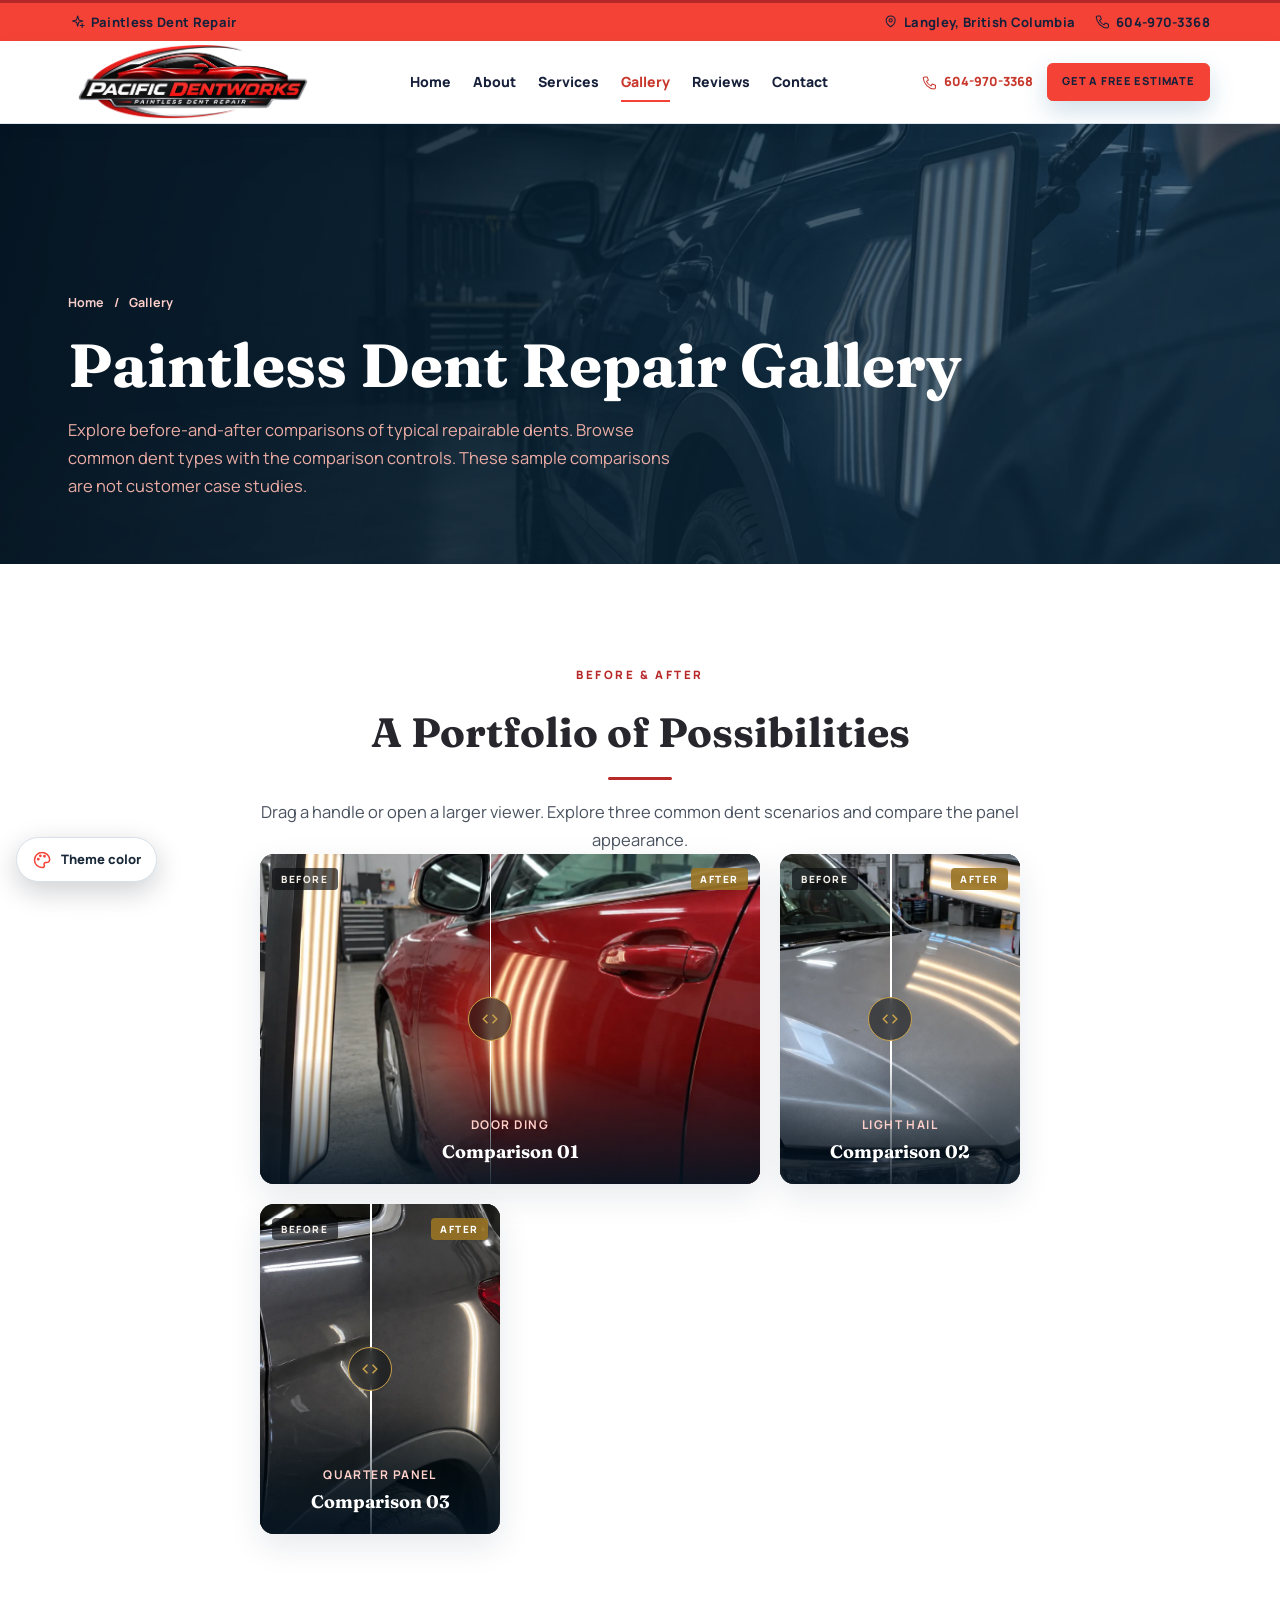
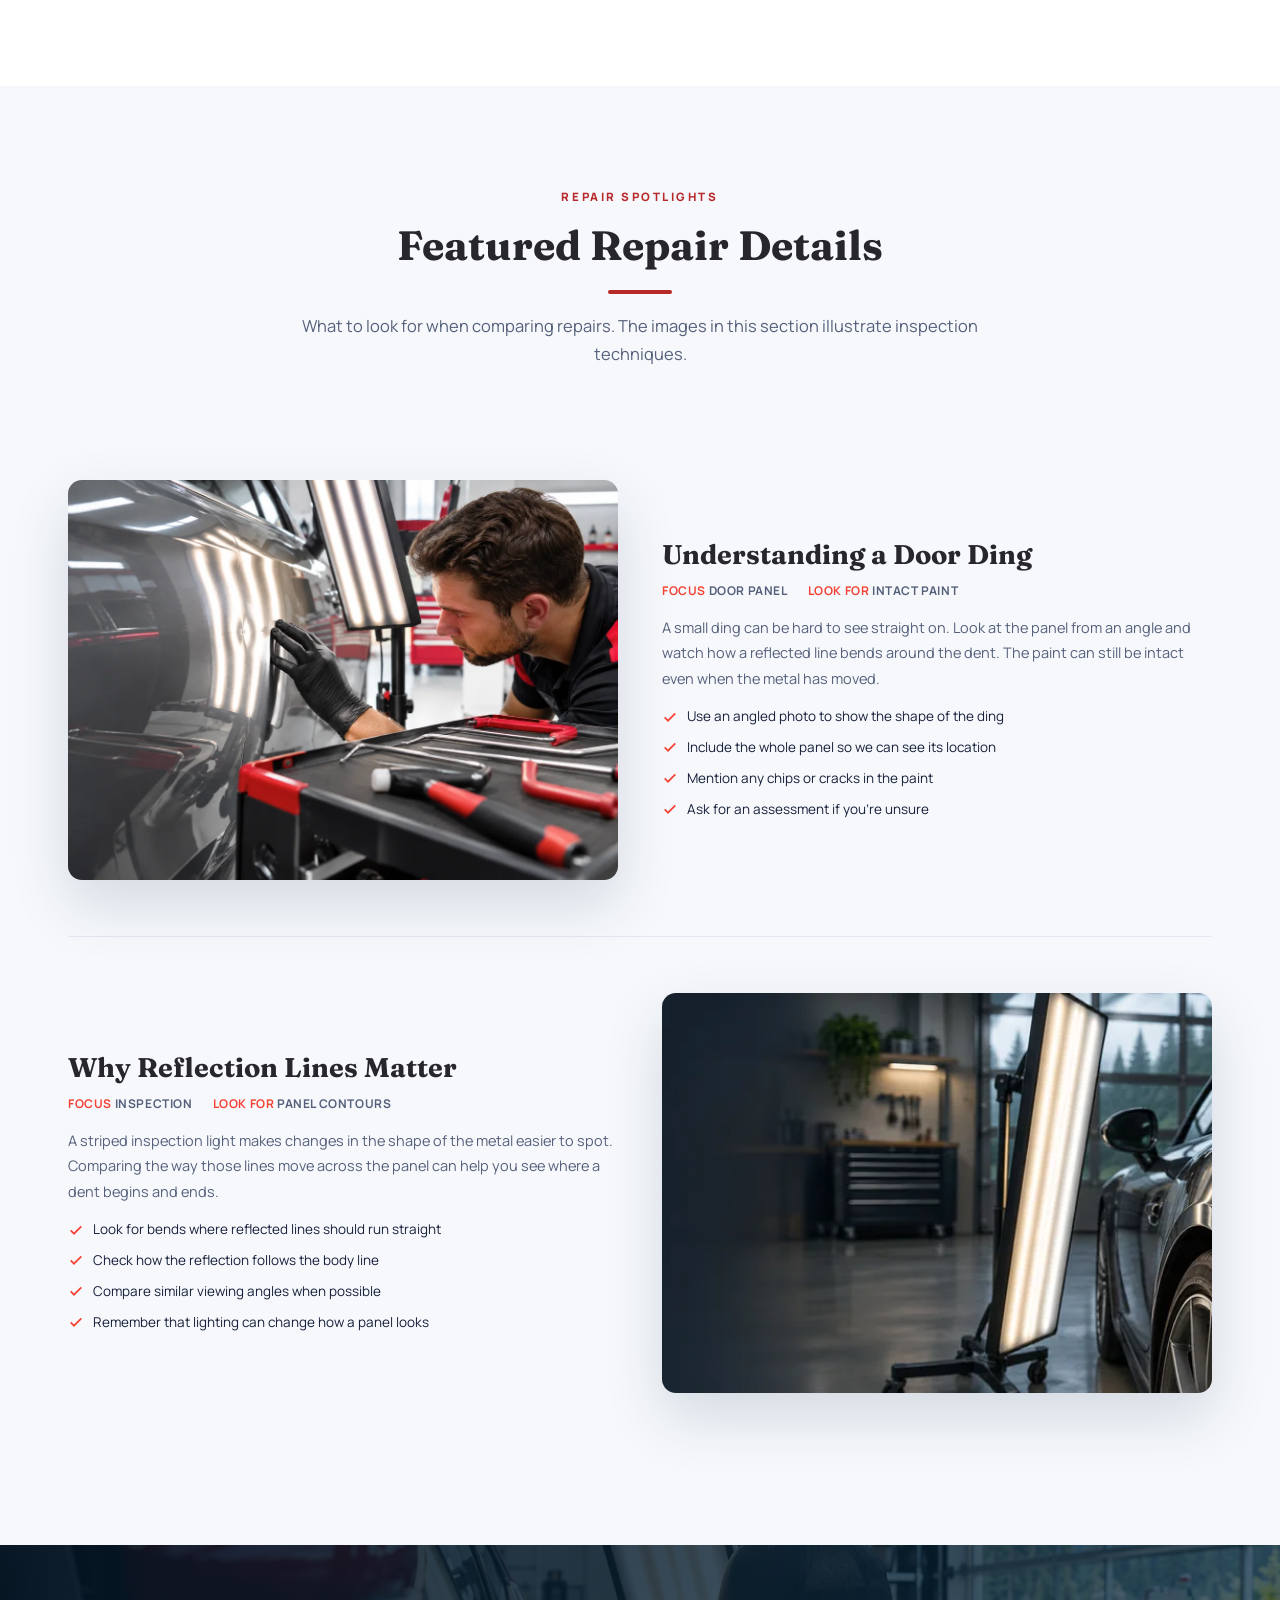
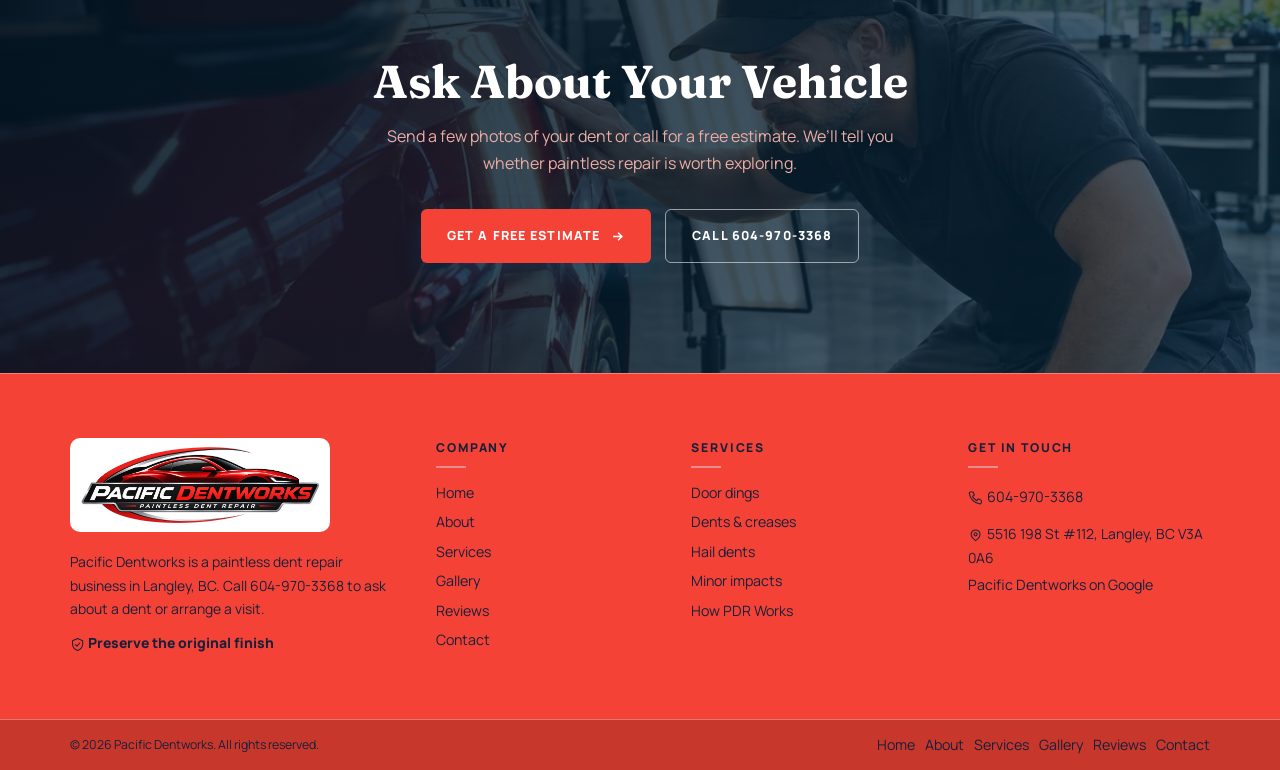
==== gallery.html @ 0500c335 "Pacific Dentworks publish" ====
<!doctype html>
<!DOCTYPE html>

<!DOCTYPE html>

<html lang="en"><head><meta charset="utf-8"/><meta content="width=device-width,initial-scale=1" name="viewport"/>
<meta content="#f44336" name="theme-color"/><title>PDR Example Gallery | Pacific Dentworks Langley, BC</title><meta content="See PDR before-and-after comparisons at Pacific Dentworks. Repair examples are not actual customer repairs." name="description"/>
<meta content="website" property="og:type"/><meta content="Before &amp; After Repair Gallery | Pacific Dentworks Langley" property="og:title"/><meta content="Compare eleven actual paintless dent repairs from Pacific Dentworks in Langley, BC. Drag the before-and-after sliders or open a larger comparison." property="og:description"/>
<style>
/* Showtime PDR | reference-inspired visual system, written for this project. */
@font-face{font-family:Fraunces;src:url('[data-uri]') format('woff2');font-weight:600 700;font-display:swap}
@font-face{font-family:Fraunces;src:url('[data-uri]') format('woff2');font-weight:600 700;font-style:italic;font-display:swap}
@font-face{font-family:Manrope;src:url('[data-uri]') format('woff2');font-weight:400 800;font-display:swap}
:root{--navy:var(--theme-navy,#19252d);--navy-light:var(--theme-navy-light,#49373a);--blue:var(--theme-primary,#f44336);--blue-hover:var(--theme-hover,#d83226);--red:#a9252a;--brand-red:#b42829;--sky:var(--theme-sky,#ffb9b1);--pale:var(--theme-pale,#fff4f1);--paper:#f5f7fb;--line:#e0e6ed;--line-strong:#acbbca;--ink:#17203a;--copy:#4d596d;--white:#fff;--shell:1140px;--gutter:clamp(1.25rem,4.7vw,3rem);--section:clamp(3.75rem,7.1vw,6.8rem);--display:Fraunces,Georgia,serif;--text:Manrope,system-ui,sans-serif;--shadow:0 17px 44px #0b365619;--shadow-deep:0 23px 61px #0b365628;--nav-height:4.52rem;--radius:.77rem;color-scheme:light;accent-color:var(--blue)}
*,*::before,*::after{box-sizing:border-box}
html{scroll-behavior:smooth}
body{margin:0;background:var(--white);color:var(--ink);font:400 1rem/1.7 var(--text);-webkit-font-smoothing:antialiased}
body:has(dialog[open]){overflow:hidden}
[hidden]{display:none!important}
h1,h2,h3,p,figure,ul{margin:0}
h1,h2,h3{font-family:var(--display);line-height:1.16;font-weight:700;color:var(--navy)}
h2{font-size:clamp(2rem,3.65vw,2.95rem);letter-spacing:-.026em}
h3{font-size:clamp(1.2rem,2vw,1.55rem);letter-spacing:-.012em}
p{color:var(--copy)}
img{display:block;max-width:100%;height:auto}
a{color:inherit}
button,input,textarea,select{font:inherit}
button{cursor:pointer}
button:disabled{cursor:default}
[id]{scroll-margin-top:calc(var(--nav-height) + 1.25rem)}
:focus-visible{outline:3px solid var(--blue);outline-offset:4px}
:is(.hero,.mast,.topbar,.footer,.review-cta) :focus-visible{outline-color:var(--sky)}
.sr,.skip:not(:focus){position:absolute!important;clip-path:inset(50%);width:1px;height:1px;overflow:hidden;white-space:nowrap}
.skip{position:fixed;z-index:70;top:.5rem;left:.5rem;background:var(--white);padding:.55rem .8rem}
.shell{width:min(calc(100% - 2 * var(--gutter)),var(--shell));margin-inline:auto}
.section{padding-block:var(--section)}
.soft,.dotted,.begin{background-color:var(--paper)}
.dotted,.begin{background-image:radial-gradient(#18517a14 1px,transparent 1px);background-size:26px 26px}
.meet{background-image:linear-gradient(90deg,#e7eef461 1px,transparent 1px),linear-gradient(#e7eef461 1px,transparent 1px);background-size:56px 56px}
.icon{width:1.22rem;height:1.22rem;flex:none;vertical-align:middle}
.label{font:800 .73rem/1.45 var(--text);letter-spacing:.18em;text-transform:uppercase;color:var(--red)}
.section-head{margin-bottom:clamp(1.75rem,4vw,3rem)}
.section-head--center{text-align:center}
.section-head h2{margin-top:.64rem}
.section-head>i{display:block;width:3.8rem;height:3px;margin:.92rem 0 .8rem;border-radius:2rem;background:var(--red)}
.section-head--center>i{margin-inline:auto}
.section-head p:not(.label){max-width:66ch}
.section-head--center p:not(.label){margin-inline:auto}
.section-action,.actions{display:flex;align-items:center;flex-wrap:wrap;gap:.8rem}
.section-action{justify-content:center;margin-top:2.55rem}
.button{display:inline-flex;align-items:center;justify-content:center;gap:.55rem;min-height:3.25rem;padding:.67rem 1.47rem;border:1px solid transparent;border-radius:.36rem;text-align:center;line-height:1.35;text-decoration:none;font-size:.77rem;font-weight:800;letter-spacing:.075em;text-transform:uppercase;transition:color .22s,background-color .22s,border-color .22s,box-shadow .22s,translate .22s}
.button .icon{width:.98rem;height:.98rem}
.button--primary{background:var(--blue);color:var(--white);border-color:var(--blue);box-shadow:0 10px 25px #17659635}
.button--outline{background:transparent;color:var(--blue-hover);border-color:var(--blue)}
.button--ghost{background:#0e344737;color:var(--white);border-color:#ffffffa1}
.button--white{background:var(--white);color:var(--blue-hover);border-color:var(--white)}
.learn{display:inline-flex;align-items:center;gap:.35rem;color:var(--red);font-size:.75rem;font-weight:800;text-decoration:none;letter-spacing:.085em;text-transform:uppercase}
.learn .icon{width:.84rem;height:.84rem}
.control{width:2.9rem;height:2.9rem;display:inline-grid;place-content:center;flex:none;background:var(--white);color:var(--blue-hover);border:1px solid #5a93b9;border-radius:50%;transition:background .2s,color .2s,border-color .2s}
.control .icon{width:1.15rem;height:1.15rem}
.round-icon{display:inline-grid;place-items:center;background:var(--blue);color:var(--white);border-radius:50%;width:2.75rem;height:2.75rem;flex:none;box-shadow:0 8px 23px #1a6aa04d}
.round-icon .icon{width:1.13rem;height:1.13rem}
@media (min-width:876px){
 .button:hover{translate:0 -2px}
 .button--primary:hover{background:var(--blue-hover);border-color:var(--blue-hover)}
 .button--outline:hover,.control:hover{background:var(--blue-hover);color:var(--white);border-color:var(--blue-hover)}
 .button--ghost:hover{background:#ffffff25;color:var(--white);border-color:var(--white)}
 .button--white:hover{background:var(--pale);border-color:var(--pale)}
 .learn:hover{text-decoration:underline;text-underline-offset:.27em}
}
.topbar{background:var(--blue);color:var(--white);border-top:3px solid var(--brand-red);font-size:.8125rem;font-weight:750;letter-spacing:.025em}
.topbar-inner,.topbar-inner div{display:flex;align-items:center;justify-content:space-between;gap:1.25rem}
.topbar-inner{min-height:2.37rem}
.topbar-inner :is(span,a){display:inline-flex;align-items:center;gap:.34rem;text-decoration:none}
.topbar .icon,.header-phone .icon{width:.96rem;height:.96rem}
.header{position:sticky;top:0;z-index:20;background:var(--white);border-bottom:1px solid var(--line);box-shadow:0 3px 17px #0b36560a}
.header-inner{min-height:var(--nav-height);display:flex;align-items:center;justify-content:space-between;gap:1rem}
.brand{display:inline-flex;align-items:center;gap:.57rem;text-decoration:none;line-height:1.08;flex:none;color:var(--navy)}
.brand svg{width:2.66rem;height:2.5rem;flex:none;color:var(--blue)}
.brand strong{display:block;font:700 1.36rem/1.06 var(--display)}
.brand small{display:block;margin-top:.22rem;font-size:.55rem;letter-spacing:.18em;text-transform:uppercase;font-weight:800}
.desktop-nav{display:flex;align-items:center;gap:clamp(.6rem,1.72vw,1.45rem)}
.desktop-nav a{font-size:.875rem;font-weight:800;text-decoration:none;padding:.37rem 0;white-space:nowrap}
.desktop-nav a[aria-current=page]{color:var(--blue-hover);box-shadow:0 2px 0 var(--blue)}
.header-actions{display:flex;align-items:center;gap:.87rem}
.header-actions .button{min-height:2.38rem;padding:.52rem .88rem;font-size:.69rem;white-space:nowrap}
.header-phone{font-size:.79rem;color:var(--blue-hover);font-weight:800;text-decoration:none;white-space:nowrap}
.header-phone .icon{margin-right:.22rem}
.menu-trigger{display:none;border-radius:.4rem}
.menu-trigger>span{height:1.5px;width:1.15rem;background:currentColor;margin-block:2.8px}
.menu{max-width:100%;max-height:none;width:min(440px,100%);height:100%;margin:0 0 0 auto;background:var(--white);border:0;padding:1.15rem var(--gutter);color:var(--navy)}
.menu::backdrop,.lightbox::backdrop{background:#09283ab3}
.menu-head{display:flex;justify-content:space-between;align-items:center;border-bottom:1px solid var(--line);padding-bottom:.75rem;gap:.6rem}
.menu nav{display:grid;margin:.7rem 0 1.2rem}
.menu nav a{font:700 1.3rem/1.4 var(--display);padding:.6rem .15rem;text-decoration:none;border-bottom:1px solid var(--line)}
.menu nav a[aria-current=page]{color:var(--blue)}
.hero{position:relative;isolation:isolate;overflow:hidden;background:var(--theme-950,#18232a);color:var(--white);min-height:clamp(600px,75svh,740px);display:grid;align-items:center;padding-block:3.2rem 6.2rem}
.hero-visuals,.hero-photo,.hero-photo img{position:absolute;inset:0;width:100%;height:100%;pointer-events:none}
.hero-visuals{z-index:-2}
.hero-photo{opacity:0;transition:opacity .6s ease}
.hero-photo.current{opacity:1}
.hero-photo img{object-fit:cover;object-position:59% 54%}
.hero-photo:nth-child(2) img{object-position:58% 52%}
.hero-photo:nth-child(3) img{object-position:54% 58%}
.hero::before{content:"";position:absolute;inset:0;z-index:-1;background:linear-gradient(90deg,#082235f2 0%,#0a293fd6 27%,#0b2c445e 69%,#0a253619 100%),linear-gradient(0deg,#0825388f 0%,transparent 56%)}
.hero-inner{position:relative;display:grid;align-items:center;min-height:300px}
.hero-copy{max-width:min(690px,70vw)}
.hero-copy .label{display:flex;align-items:center;gap:.72rem;color:var(--sky);font-size:.8rem}
.hero-copy .label::before{content:"";width:2.35rem;height:2px;background:#d04c52;flex:none}
.hero h1{margin:.98rem 0 1.35rem;color:var(--white);font-size:clamp(3.3rem,4.72vw,4.55rem);line-height:1.13;letter-spacing:-.027em}
.hero h1 em{color:var(--sky);font-weight:650}
.tag-line{display:flex;flex-wrap:wrap;gap:.2rem .79rem;align-items:center;list-style:none;padding:0;color:var(--navy);font-size:.95rem;font-weight:800}
.tag-line li{display:inline-flex;align-items:center;gap:.72rem}
.tag-line li+li::before{content:"";width:6px;height:6px;display:block;background:var(--brand-red);transform:rotate(45deg);flex:none}
.hero .tag-line{color:#f3f8fc}
.hero .actions{margin-top:1.98rem}
.hero-arrow{position:absolute;top:50%;z-index:2;transform:translateY(-50%);background:#082a424d;border-color:#e9f7ff76;color:var(--white)}
.hero-prev{left:clamp(.55rem,1.65vw,1.6rem)}
.hero-next{right:clamp(.55rem,1.65vw,1.6rem)}
.hero-badge{display:flex;align-items:center;gap:.57rem;position:absolute;right:0;bottom:-.55rem;padding:.73rem .92rem;border:1px solid #d1e0e26e;border-radius:.83rem;background:#092b41a8;color:var(--white);backdrop-filter:blur(8px);font-size:.82rem;line-height:1.45}
.hero-badge .icon{color:var(--sky)}
.hero-badge span span,.hero-badge small,.hero-badge strong{display:block}
.hero-badge small{color:var(--theme-100,#e1edf5);font-size:.73rem;margin-top:.12rem}
.hero-controls{position:absolute;display:flex;align-items:center;gap:.65rem;right:var(--gutter);bottom:4.5rem;z-index:4}
.hero-controls [role=group]{display:flex;gap:.1rem}
.hero-dot{padding:0;border:0;background:transparent;width:1.35rem;height:2.75rem;display:grid;place-items:center}
.hero-dot::after{content:"";display:block;width:.5rem;height:.5rem;border:1px solid var(--white);border-radius:50%;background:transparent}
.hero-dot[aria-pressed=true]::after{background:var(--white)}
.slide-count{color:var(--white);font-size:.74rem;font-weight:800;white-space:nowrap;text-shadow:0 2px 5px #000}
.hero-toggle{width:2.75rem;height:2.75rem;background:#082a426b;color:var(--white);border-color:#e9f7ff76}
.hero-toggle .icon{width:.9rem;height:.9rem}
.proof-wrap{position:relative;z-index:5;margin-top:-5.02rem}
.proof-card{display:grid;grid-template-columns:repeat(4,minmax(0,1fr));align-items:center;min-height:7.65rem;border:1px solid var(--line);border-radius:.86rem;background:var(--white);box-shadow:var(--shadow-deep);padding:1.14rem .23rem}
.proof-card>div{text-align:center;padding:.35rem .44rem}
.proof-card>div+div{border-left:1px solid var(--line)}
.proof-card strong,.proof-card span{display:block}
.proof-card strong{font:700 clamp(1.45rem,2.55vw,2.14rem)/1.13 var(--display);color:var(--navy-light);letter-spacing:-.025em}
.proof-card sup{vertical-align:super;color:var(--red);font-size:.42em}
.proof-card span{margin-top:.47rem;font-size:.68rem;font-weight:800;letter-spacing:.12em;text-transform:uppercase;color:var(--copy)}
.intro{padding-top:clamp(3.2rem,6.6vw,5.9rem)}
.intro-grid,.meet-grid,.contact-grid,.service-detail,.method-grid{display:grid;grid-template-columns:minmax(0,1.04fr) minmax(0,.96fr);align-items:center;gap:clamp(1.65rem,5vw,4.35rem)}
.intro-copy h2,.meet h2,.contact-copy h2{margin:.62rem 0 .93rem}
.intro-copy p:not(.label),.meet p:not(.label){margin-top:.75rem;font-size:1.04rem}
.intro-copy .tag-line{margin-top:1.1rem}
.intro-copy .actions{margin-top:1.4rem}
.why-panel{position:relative;overflow:hidden;border:1px solid #dce4ec;border-radius:.9rem;padding:clamp(1.16rem,3vw,2.4rem);background:linear-gradient(125deg,#eaf2fc,#eff2f9);box-shadow:var(--shadow)}
.why-panel::before,.review-card::before{content:"";position:absolute;inset:0 0 auto;height:4px;background:linear-gradient(90deg,var(--blue),var(--brand-red))}
.why-panel h3{font-size:clamp(1.22rem,2.04vw,1.61rem);margin-bottom:.97rem}
.why-panel ul{list-style:none;padding:0}
.why-panel li{display:flex;align-items:flex-start;gap:.8rem;padding:.72rem 0}
.why-panel li+li{border-top:1px dashed #c8d3e0}
.why-panel strong{font-weight:800}
.why-panel li p{font-size:.93rem;margin-top:.15rem;line-height:1.55}
.service-grid{display:grid;grid-template-columns:repeat(4,minmax(0,1fr));gap:clamp(.8rem,2vw,1.5rem)}
.service-card,.review-card,.process-card,.gallery-card,.form-card{background:var(--white);border:1px solid var(--line);border-radius:var(--radius);box-shadow:var(--shadow)}
.service-card{display:flex;flex-direction:column;overflow:hidden}
.service-media{aspect-ratio:1.52;background:var(--pale);overflow:hidden}
.service-media img,.detail-image img{width:100%;height:100%;object-fit:cover;transition:scale .26s}
.hail-visual,.hail-visual svg{position:relative;width:100%;height:100%}
.hail-visual svg{display:block;object-fit:cover}
.hail-visual span{position:absolute;right:.55rem;bottom:.52rem;background:#fffffff0;padding:.25rem .39rem;border-radius:.22rem;color:var(--navy);font-size:.65rem;font-weight:800}
.service-body{flex:1;display:flex;flex-direction:column;align-items:center;text-align:center;padding:0 .95rem 1.43rem}
.service-body .round-icon{margin-top:-1.52rem;position:relative;width:3rem;height:3rem;border:3px solid var(--white);box-shadow:0 7px 16px #1a6aa04d}
.service-body h3{margin:.6rem 0 .52rem}
.service-body p{font-size:.9rem;line-height:1.62;margin-bottom:1.07rem}
.service-body .learn{margin-top:auto}
.review-grid,.process-grid{display:grid;grid-template-columns:repeat(3,minmax(0,1fr));gap:clamp(.92rem,2.1vw,1.6rem)}
.review-card,.process-card{position:relative;overflow:hidden;display:flex;flex-direction:column;align-items:flex-start;min-width:0;padding:clamp(1.12rem,2.5vw,1.85rem)}
.review-card h3,.process-card h3{margin:.85rem 0 .58rem}
.review-card p,.process-card p{font-size:.95rem;margin-bottom:1rem}
.review-card .learn{margin-top:auto}
.meet-grid{grid-template-columns:minmax(0,.88fr) minmax(0,1.12fr)}
.meet-media{position:relative}
.meet-media::after{content:"";position:absolute;z-index:-1;inset:1rem -1rem -1rem 1rem;border:2px solid var(--blue);border-radius:.85rem}
.meet-media img{width:100%;aspect-ratio:1.14;object-fit:cover;border-radius:.85rem;box-shadow:var(--shadow-deep)}
.meet-media figcaption{position:absolute;left:1rem;bottom:1rem;background:var(--blue);color:var(--white);border:1px solid #ffffffe0;padding:.58rem .8rem;border-radius:.43rem;box-shadow:var(--shadow)}
.meet-media figcaption strong,.meet-media figcaption small{display:block}
.meet-media figcaption strong{font:700 1.2rem/1.12 var(--display)}
.meet-media figcaption small{font-weight:750;font-size:.66rem;margin-top:.21rem;letter-spacing:.09em;text-transform:uppercase}
.meet p.meet-location{color:var(--red);font-size:.78rem;font-weight:800;letter-spacing:.08em;text-transform:uppercase}
.check-grid{display:grid;grid-template-columns:repeat(2,minmax(0,1fr));gap:.5rem .69rem;list-style:none;padding:0;margin:1.12rem 0}
.check-grid li{display:flex;align-items:start;gap:.35rem;color:var(--navy);font-size:.95rem;font-weight:750}
.check-grid .icon{color:var(--blue);width:1.04rem;height:1.04rem;margin-top:.29rem}
.step-number{position:absolute;top:1.18rem;right:1.35rem;font:700 2.4rem/.95 var(--display);color:#b0c9dd}
.process-card small{display:flex;align-items:center;gap:.35rem;margin-top:auto;color:var(--blue-hover);font-size:.76rem;font-weight:800}
.process-card small .icon{width:.9rem;height:.9rem}
.contact-sec{position:relative;isolation:isolate;overflow:hidden;background:linear-gradient(135deg,var(--theme-navy,#19252d),var(--theme-800,#803e43));color:var(--white)}
.contact-sec::before,.review-cta::before{content:"";position:absolute;z-index:-1;width:29rem;height:29rem;border:1px solid #ffffff34;border-radius:50%;right:-8rem;top:-13rem;pointer-events:none}
.contact-grid{grid-template-columns:minmax(0,.94fr) minmax(0,1.06fr);align-items:start}
.contact-copy h2{color:var(--white);font-size:clamp(2.2rem,4vw,3.38rem)}
.contact-copy>.label{color:var(--sky)}
.contact-copy>p:not(.label),.contact-list li div>span{color:#e0ebf4}
.contact-list{list-style:none;padding:0;margin:1.35rem 0}
.contact-list li{display:flex;align-items:center;gap:.7rem;margin-bottom:.7rem}
.contact-list li div>*{display:block}
.contact-list li strong{font-size:.91rem}
.contact-list li a,.contact-list li div>span{font-size:.9rem}
.contact-list li a{color:var(--white);text-underline-offset:.22em}
.form-card{color:var(--ink);padding:clamp(1.15rem,3.2vw,2.3rem)}
.form-card h3{font-size:clamp(1.5rem,3vw,2.4rem);margin-bottom:.47rem}
.form-card>p{margin-bottom:.85rem;font-size:.93rem}
.form-notice,.form-status{padding:.63rem .73rem;border-radius:.36rem;background:var(--pale);border-left:3px solid var(--blue);color:var(--navy);font-size:.86rem}
.form-status{margin-top:.65rem}
.form-grid{display:grid;grid-template-columns:repeat(2,minmax(0,1fr));gap:.76rem}
.form-grid label,.uploads label{display:grid;gap:.22rem;min-width:0;font-size:.81rem;font-weight:800}
.form-grid .wide{grid-column:1/-1}
.form-grid :is(input,select,textarea){min-height:45px;width:100%;min-width:0;padding:.52rem .58rem;border:1px solid var(--line-strong);border-radius:.34rem;background:#f8fafc;color:var(--ink);font-size:1rem;font-weight:500}
.form-grid textarea{resize:vertical}
.uploads{padding:.62rem .05rem;margin:.35rem 0 .68rem}
.uploads summary{font-size:.91rem;font-weight:800;color:var(--blue-hover);cursor:pointer}
.uploads p{font-size:.85rem;margin-top:.45rem}
.uploads input{min-width:0;width:100%;font-size:.82rem}
.uploads label{margin-top:.45rem}
.uploads input::file-selector-button{border:1px solid var(--line-strong);background:var(--paper);color:var(--ink);border-radius:.3rem;padding:.38rem}
.review-cta{position:relative;isolation:isolate;overflow:hidden;text-align:center;padding-block:clamp(2.75rem,5.7vw,4.85rem);background:var(--blue);color:var(--white)}
.review-cta h2,.review-cta p{color:var(--white)}
.review-cta p{margin:.7rem auto 1.1rem;max-width:55ch}
.footer{background:var(--blue);color:#f4f9ff;border-top:1px solid #ffffff57}
.footer-grid{padding-block:clamp(2.2rem,5vw,4rem);display:grid;grid-template-columns:1.32fr .86fr .95fr 1fr;gap:clamp(1rem,3.7vw,3rem)}
.footer .brand,.footer .brand svg{color:var(--white)}
.footer p,.footer a:not(.brand){color:#f4f9ff}
.footer-grid p{font-size:.87rem;margin-top:.63rem}
.foot-badge{font-weight:800}
.foot-badge .icon,.foot-link .icon,.footer-grid p .icon{width:.95rem;height:.95rem}
.footer-grid h2{font-family:var(--text);font-size:.76rem;font-weight:800;letter-spacing:.15em;text-transform:uppercase;color:var(--white);margin:.22rem 0 .82rem}
.footer-grid h2::after{content:"";width:1.85rem;height:2px;background:#e98c90;display:block;margin-top:.66rem}
.footer-grid nav{display:grid;gap:.33rem}
.footer a:not(.brand){font-size:.89rem;text-decoration:none}
.foot-link{display:inline-block;margin:.22rem 0}
.footer-base{border-top:1px solid #ffffff55}
.footer-base .shell{padding-block:.83rem;display:flex;justify-content:space-between;gap:.8rem;align-items:center}
.footer-base p,.footer-base nav a{font-size:.77rem}
.footer-base nav{display:flex;flex-wrap:wrap;gap:.3rem .61rem}
.back-top{position:fixed;right:clamp(.8rem,2vw,1.55rem);bottom:clamp(.85rem,2vw,1.5rem);z-index:10;display:grid;place-items:center;width:2.9rem;height:2.9rem;border-radius:50%;border:1px solid #c7dfef;background:var(--blue);color:var(--white);box-shadow:var(--shadow)}
@media (min-width:876px){
 .desktop-nav a:hover{color:var(--blue-hover)}
 .service-card:hover img,.work-card:hover img{scale:1.045}
 .footer a:not(.brand):hover,.topbar a:hover{text-decoration:underline;text-underline-offset:.2em}
}
@media(max-width:1100px){.header-phone{display:none}.hero-inner{padding-inline:.8rem}}
@media(max-width:875px){
 :root{--nav-height:4.1rem}
 .desktop-nav{display:none}
 .menu-trigger{display:inline-grid}
 body:not(.js-ready) .desktop-nav{display:flex;flex-wrap:wrap;gap:.3rem .72rem}
 body:not(.js-ready) .menu-trigger{display:none}
 .hero{min-height:570px;padding-block:2.75rem 5.7rem}
 .hero-copy{max-width:min(610px,84vw)}
 .hero h1{font-size:clamp(2.78rem,6.2vw,3.85rem)}
 .hero-badge{display:none}
 .hero-controls{bottom:4.63rem}
 .hero-arrow{top:auto;bottom:5.4rem;transform:none}
 .hero-next{left:4rem;right:auto}
 .hero-prev{left:var(--gutter)}
 .intro-grid,.meet-grid,.contact-grid,.method-grid{grid-template-columns:1fr}
 .meet-media{max-width:590px}
 .service-grid{grid-template-columns:repeat(2,minmax(0,1fr))}
 .work-track{grid-auto-columns:calc((100% - 2rem)/2.1)}
 .gallery-grid{grid-template-columns:repeat(2,minmax(0,1fr))}
 .footer-grid{gap:1.2rem;grid-template-columns:repeat(2,minmax(0,1fr))}
}
@media(max-width:570px){
 :root{--gutter:1.14rem}
 .topbar-inner{min-height:2.05rem;font-size:.69rem;gap:.3rem}
 .topbar-inner div{gap:.25rem}
 .topbar-inner div span{display:none}
 .topbar .icon{width:.81rem;height:.81rem}
 .header-inner{gap:.46rem}
 .header-actions{gap:.42rem}
 .header-actions>.button{min-height:2.45rem;max-width:7.4rem;font-size:.61rem;padding:.38rem .48rem;white-space:normal}
 .brand{gap:.38rem}
 .brand svg{width:2.03rem;height:2rem}
 .brand strong{font-size:1.18rem}
 .brand small{font-size:.45rem;letter-spacing:.085em}
 body:not(.js-ready) .header-inner{flex-wrap:wrap;padding-block:.46rem}
 .menu-trigger{width:2.75rem;height:2.75rem}
 .hero{min-height:590px;padding-block:2.65rem 6rem}
 .hero-inner{padding-inline:0}
 .hero-copy{max-width:100%}
 .hero-copy .label{font-size:.68rem;letter-spacing:.12em;gap:.4rem}
 .hero-copy .label::before{width:1.2rem}
 .hero h1{font-size:clamp(2.42rem,8.8vw,3.23rem);margin:.66rem 0 1.06rem}
 .hero::before{background:linear-gradient(90deg,#082235ed,#0a293f93),linear-gradient(0deg,#082538aa,transparent 57%)}
 .hero .actions{margin-top:1.18rem;gap:.48rem}
 .hero .button{font-size:.69rem;min-height:2.9rem;padding-inline:.75rem}
 .hero .tag-line{font-size:.83rem;gap:.19rem .46rem}
 .tag-line li{gap:.42rem}
 .tag-line li+li::before{width:5px;height:5px}
 .hero-arrow{width:2.75rem;height:2.75rem;bottom:5rem}
 .hero-next{left:calc(var(--gutter) + 3.21rem)}
 .hero-controls{bottom:5rem;gap:.3rem}
 .hero-dot{width:1.1rem}
 .proof-wrap{margin-top:-3.15rem}
 .proof-card{grid-template-columns:repeat(2,minmax(0,1fr));padding:.29rem .28rem;min-height:0}
 .proof-card>div{padding:.62rem .32rem}
 .proof-card>div:nth-child(3){border-left:0}
 .proof-card>div:nth-child(n+3){border-top:1px solid var(--line)}
 .proof-card span{font-size:.61rem;margin-top:.27rem}
 .section-head--center p:not(.label){max-width:100%}
 .section-action{margin-top:1.65rem}
 .service-grid,.work-track{gap:.63rem}
 .service-body{padding:0 .63rem 1.03rem}
 .service-body p{font-size:.86rem}
 .service-body h3{font-size:1.14rem}
 .service-body .round-icon{width:2.67rem;height:2.67rem;margin-top:-1.34rem}
 .work-track{grid-auto-columns:84%}
 .work-controls{gap:.33rem;margin-bottom:1.42rem}
 .work-controls .control{width:2.75rem;height:2.75rem}
 .review-grid,.process-grid,.gallery-grid,.service-detail,.form-grid{grid-template-columns:1fr}
 .service-detail:nth-child(even) .detail-image{order:0}
 .footer-base .shell,.end-cta .shell{display:grid}
 .end-cta .actions{flex:auto}
 .reflection-controls{flex-wrap:wrap}
 .reflection-controls label{flex-basis:100%}
 .contact-grid .form-card{grid-row:2}
}
@media(max-width:350px){.header-actions>.button{display:none}}
/* Motion intentionally enabled for this client-requested animated edition. */
@media(min-width:876px){.hero-controls{bottom:5.25rem}}
@media(max-width:400px){.topbar-inner>:first-child{letter-spacing:0}}

/* Client-supplied Recent Work comparison component */
#results .gal-grid{display:grid;gap:22px}
@media(min-width:640px){#results .gal-grid{grid-template-columns:1fr 1fr}}
@media(min-width:1020px){#results .gal-grid{grid-template-columns:repeat(3,1fr)}}
#results .gcard{position:relative;border-radius:8px;overflow:hidden;border:1px solid var(--line);background:var(--stone);box-shadow:0 8px 26px rgba(20,23,27,.08)}
#results .gcard .ba{position:relative;aspect-ratio:4/3;overflow:hidden}
#results .gcard .ba img{position:absolute;inset:0;width:100%;height:100%;object-fit:cover;transition:transform .8s var(--ease)}
@media (min-width:876px){#results .gcard:hover .ba img{transform:scale(1.045)}}
#results .gcard .ba .aft{clip-path:inset(0 0 0 var(--pos,50%))}
#results .gcard .bar{position:absolute;top:0;bottom:0;left:var(--pos,50%);width:1.5px;background:#fff;box-shadow:0 0 14px rgba(0,0,0,.45);z-index:2;pointer-events:none}
#results .gcard .knob{position:absolute;top:50%;left:var(--pos,50%);transform:translate(-50%,-50%);width:44px;height:44px;border-radius:50%;background:rgba(11,13,16,.55);-webkit-backdrop-filter:blur(4px);backdrop-filter:blur(4px);border:1.5px solid var(--gold);color:var(--gold);display:grid;place-items:center;z-index:2;pointer-events:none}
#results .gcard .knob svg{width:18px;height:18px}
#results .gcard input[type=range]{position:absolute;inset:0;z-index:3;width:100%;height:100%;opacity:0;cursor:ew-resize;margin:0;-webkit-appearance:none;appearance:none}
#results .gcard input[type=range]::-webkit-slider-thumb{-webkit-appearance:none;width:48px;height:48px}
#results .gcard input[type=range]::-moz-range-thumb{width:48px;height:48px;border:0;background:transparent}
#results .gcard .ba:has(input:focus-visible) .knob{outline:2px solid var(--gold);outline-offset:3px}
#results .gcard .tagchip{position:absolute;top:12px;z-index:2;font:800 10px/1 var(--font-body);letter-spacing:.16em;text-transform:uppercase;color:var(--ivory);background:rgba(11,13,16,.66);padding:6px 9px;border-radius:4px;pointer-events:none}
#results .gcard .tb{left:12px}#results .gcard .ta{right:12px;background:rgba(154,116,36,.9);color:#fff}
#results .gcap{position:relative;z-index:2;display:flex;align-items:center;justify-content:space-between;gap:12px;padding:14px 16px;background:var(--white);border-top:1px solid var(--line)}
#results .gcap b{font:800 13.5px/1.3 var(--font-body);color:var(--ink)}
#results .gcap small{display:block;font:600 11.5px/1.4 var(--font-body);color:var(--slate)}
#results .gcap .pill{font:800 10px/1 var(--font-body);letter-spacing:.14em;text-transform:uppercase;color:var(--gold-ink);border:1px solid rgba(154,116,36,.45);border-radius:999px;padding:6px 10px;white-space:nowrap}
#results{--line:#e2ddd2;--stone:#efebe2;--ink:#14171b;--ivory:#f3efe6;--slate:#4a5360;--gold:#c9a24b;--gold-deep:#9a7424;--gold-ink:#7e5e1d;--font-body:var(--text);--ease:cubic-bezier(.2,.7,.3,1);background:#ffffff}
#results .sec-head{margin-bottom:clamp(1.7rem,4vw,2.95rem)}
#results .eyebrow{color:var(--red);font-size:.73rem;line-height:1.45;font-weight:800;letter-spacing:.18em;text-transform:uppercase}
#results .sec-head h2{margin:.58rem 0 .74rem}
#results .sec-head h2 em{color:var(--gold-ink);font-weight:600}
#results .sec-head .lead{max-width:62ch}
#results .gcard{min-width:0}
#results .gcard .ba img{user-select:none}
#results .gcard input[type=range]{touch-action:pan-y}
#results .gcard .ba:has(input:focus-visible){outline:3px solid var(--gold-ink);outline-offset:-3px}
#results .gcap b{display:block}
#results .gcap small{margin-top:.18rem}
#results .comparison-note{margin-top:1rem;font-size:.88rem;color:var(--slate)}
@media(max-width:360px){#results .gcap{gap:.5rem;padding-inline:.65rem}#results .gcap .pill{padding-inline:.43rem;letter-spacing:.09em}}

</style>
<script type="application/ld+json">{"@context": "https://schema.org", "@type": "AutoRepair", "name": "Pacific Dentworks", "telephone": "+1-604-970-3368", "address": {"@type": "PostalAddress", "streetAddress": "5516 198 St #112", "addressLocality": "Langley", "addressRegion": "BC", "postalCode": "V3A 0A6", "addressCountry": "CA"}, "sameAs": "https://share.google/NfgVOzUmy43S9VXc0"}</script><style id="showtime-restored-motion">

/* === Motion restoration: keyframes copied from client-provided animations.zip === */
:root{--showtime-ease:cubic-bezier(.2,.7,.3,1);--showtime-soft:cubic-bezier(.19,1,.22,1)}
@keyframes fscHeaderDrop{from{transform:translateY(-100%)}to{transform:translateY(0)}}
@keyframes fscNavLinkIn{to{opacity:1;transform:none}}
@keyframes fshHeroKB{from{transform:scale(1.06)}to{transform:scale(1)}}
@keyframes fshHeroRise{from{opacity:0;transform:translateY(28px)}to{opacity:1;transform:none}}
@keyframes fshRevealIn{from{opacity:0;transform:translateY(30px)}to{opacity:1;transform:translateY(0)}}
@keyframes fshWhyFlow{0%{background-position:0% 50%}50%{background-position:100% 50%}100%{background-position:0% 50%}}
@keyframes fshWhyBorder{0%,100%{border-color:var(--line)}30%{border-color:#ddd0ac}65%{border-color:#e7dcbc}}
@keyframes fshWhyBar{0%{background-position:0 0}100%{background-position:300% 0}}
@keyframes fshPageIn{from{opacity:0;transform:translateY(12px)}to{opacity:1;transform:none}}
/* The reference's 7-second Ken Burns treatment is restarted on each active hero photo. */
.hero-photo img{transform:scale(1.06);will-change:transform}
.hero-photo.current img{animation:fshHeroKB 7s var(--showtime-ease) both}
.hero-photo:not(.current) img{animation:none}
/* Same staggered text rise as the attached hero, including slide changes. */
.hero-copy.showtime-hero-enter>*{animation:fshHeroRise .9s var(--showtime-ease) both}
.hero-copy.showtime-hero-enter>*:nth-child(2){animation-delay:.12s}
.hero-copy.showtime-hero-enter>*:nth-child(3){animation-delay:.24s}
.hero-copy.showtime-hero-enter>*:nth-child(4){animation-delay:.36s}
/* Reference's scroll-triggered 30px reveal; cleanup in JS restores hover transforms. */
.showtime-motion-ready .showtime-reveal:not(.showtime-visible){opacity:0;transform:translateY(30px)}
.showtime-motion-ready .showtime-reveal.showtime-visible{animation:fshRevealIn .9s var(--showtime-ease) both;animation-delay:var(--showtime-delay,0ms)}
/* Sticky header drops gently into view when the utility strip scrolls away. */
.header{transition:box-shadow .5s var(--showtime-soft)}
.header.showtime-stuck{animation:fscHeaderDrop .38s var(--showtime-soft);box-shadow:0 10px 30px rgba(20,23,27,.10)}
/* Mobile drawer links cascade into view, as in the attached example. */
.menu[open] nav a{opacity:0;transform:translateY(14px);animation:fscNavLinkIn .6s var(--showtime-soft) forwards}
.menu[open] nav a:nth-child(2){animation-delay:.08s}
.menu[open] nav a:nth-child(3){animation-delay:.14s}
.menu[open] nav a:nth-child(4){animation-delay:.20s}
.menu[open] nav a:nth-child(5){animation-delay:.26s}
.menu[open] nav a:nth-child(6){animation-delay:.32s}
/* Reference's flowing gradient and traveling hairline, recolored to Showtime's existing blue. */
.why-panel{background:linear-gradient(115deg,#eaf2fc 0%,var(--theme-50,#e7f2fb) 28%,#f4f9fd 58%,#e9f0fa 100%);background-size:300% 300%;animation:fshWhyFlow 14s ease-in-out infinite,fshWhyBorder 14s ease-in-out infinite}
.why-panel::before{content:"";position:absolute;inset:0 0 auto;height:4px;pointer-events:none;background:linear-gradient(90deg,var(--theme-primary,#f44336),var(--theme-mid,#ff9d91),var(--theme-primary,#f44336),var(--theme-mid,#ff9d91),var(--theme-primary,#f44336));background-size:300% 100%;animation:fshWhyBar 8s linear infinite}
/* Same lift, zoom and shadow response as the reference's service and gallery cards. */
.service-card,.review-card,.process-card,#results .gcard{transition:transform .35s var(--showtime-ease),box-shadow .35s ease,border-color .35s ease}
.service-media img{transition:transform .8s var(--showtime-ease),scale .8s var(--showtime-ease)}
.meet-media::after{transition:transform .55s var(--showtime-ease),border-color .45s ease}
.meet-media img{transition:transform .8s var(--showtime-ease)}
.button{transition:transform .25s ease,translate .25s ease,box-shadow .25s ease,background-color .25s ease,color .25s ease,border-color .25s ease}
.desktop-nav a{position:relative;transition:color .25s ease}
.desktop-nav a::after{content:"";position:absolute;left:0;right:0;bottom:0;height:2px;background:var(--blue);transform:scaleX(0);transform-origin:left;transition:transform .4s var(--showtime-soft)}
.showtime-gallery-cta{display:flex;justify-content:center;margin-top:clamp(1.5rem,3vw,2.3rem)}
@media (min-width:876px){
  .service-card:hover{transform:translateY(-8px);box-shadow:0 28px 60px rgba(20,23,27,.16)}
  .service-card:hover .service-media img{scale:1;transform:scale(1.08)}
  #results .gcard:hover{transform:translateY(-6px);box-shadow:0 28px 60px rgba(20,23,27,.16)}
  .review-card:hover{transform:translateY(-10px);box-shadow:0 30px 70px rgba(20,23,27,.18);border-color:rgba(26,106,160,.35)}
  .process-card:hover{transform:translateY(-6px);box-shadow:0 22px 48px rgba(20,23,27,.14)}
  .meet-media:hover::after{transform:translate(8px,8px)}
  .meet-media:hover img{transform:scale(1.025)}
  .button:hover{translate:0 -2px;box-shadow:0 14px 30px rgba(26,106,160,.20)}
  .desktop-nav a:hover::after,.desktop-nav a:focus-visible::after{transform:scaleX(1)}
}
/* Maintain the existing layout and allow comparison controls to stay fully interactive. */
#results .gcard .ba img{will-change:transform}

</style>
<style id="showtime-gallery-page">
html,body{overflow-x:clip}
#showtime-gallery{
  --blue-950:var(--theme-950,#151b23); --blue-900:var(--theme-900,#392a32); --blue-800:var(--theme-800,#7d3b3d);
  --blue-700:var(--theme-primary,#f44336); --blue-600:var(--theme-600,#ff6860); --blue-100:var(--theme-100,#ffe6e0); --blue-50:var(--theme-50,#fff8f7);
  --sky:var(--theme-sky-secondary,#ffc9c3); --red-600:#b8292a; --red-700:#9c2223;
  --ink:#17203a; --slate:#55607a; --line:#e4e8f2; --soft:#f6f8fc; --white:#fff;
  --shadow-lg:0 24px 60px rgba(7,42,65,.14);
  --shadow-md:0 12px 32px rgba(7,42,65,.10);
  --font-display:"Fraunces",Georgia,serif;
  --font-body:"Manrope",Segoe UI,sans-serif;
  --ease:cubic-bezier(.2,.7,.3,1);
  display:block;width:100%;max-width:100%;overflow-x:clip;position:relative;
  font-family:var(--font-body);font-size:16px;line-height:1.7;color:var(--ink);
  background:var(--white);text-align:left;-webkit-font-smoothing:antialiased;
}
#showtime-gallery *,#showtime-gallery *::before,#showtime-gallery *::after{box-sizing:border-box;margin:0;padding:0}
#showtime-gallery h1,#showtime-gallery h2,#showtime-gallery h3,#showtime-gallery h4{font-family:var(--font-display);line-height:1.18;font-weight:700;color:inherit;text-transform:none;letter-spacing:normal;margin:0;background:none;border:none}
#showtime-gallery p{margin:0}
#showtime-gallery ul{list-style:none;margin:0;padding:0}
#showtime-gallery a{text-decoration:none;color:inherit;box-shadow:none;background:none}
#showtime-gallery img{max-width:100%;border:0;display:block}
#showtime-gallery figure{margin:0}
#showtime-gallery button{font-family:var(--font-body);cursor:pointer;border:none;background:none;color:inherit}
#showtime-gallery svg{display:inline-block;vertical-align:middle}
#showtime-gallery .fs-container{max-width:1200px;width:100%;margin:0 auto;padding:0 28px}
/* buttons */
#showtime-gallery .btn{display:inline-flex;align-items:center;justify-content:center;gap:10px;font-weight:800;letter-spacing:.09em;text-transform:uppercase;font-size:12.5px;padding:15px 26px;border-radius:6px;border:none;cursor:pointer;transition:transform .35s var(--ease) !important,box-shadow .35s var(--ease) !important,background .35s ease !important,color .35s ease !important,border-color .35s ease !important}
#showtime-gallery .btn svg{width:15px;height:15px;flex:none}
#showtime-gallery .btn-primary{background:var(--blue-700);color:#fff;box-shadow:0 12px 26px rgba(20,82,123,.30)}
#showtime-gallery .btn-primary:hover{background:var(--blue-600);color:#fff;transform:translateY(-2px);box-shadow:0 16px 34px rgba(20,82,123,.38)}
#showtime-gallery .btn-ghost{background:transparent;border:1.5px solid rgba(255,255,255,.55);color:#fff}
#showtime-gallery .btn-ghost:hover{background:rgba(255,255,255,.12);border-color:#fff;color:#fff;transform:translateY(-2px)}
/* page banner */
#showtime-gallery .page-banner{position:relative;min-height:440px;display:flex;align-items:flex-end;overflow:hidden;background:var(--blue-950)}
#showtime-gallery .page-banner img{position:absolute;inset:0;width:100%;height:100%;max-width:none;object-fit:cover;opacity:.55;animation:showtimeGalleryBannerZoom 12s var(--ease) forwards}
@keyframes showtimeGalleryBannerZoom{from{transform:scale(1.12)}to{transform:scale(1)}}
#showtime-gallery .page-banner .shade{position:absolute;inset:0;background:linear-gradient(105deg,rgba(4,20,34,.94) 0%,rgba(7,42,65,.62) 55%,rgba(26,106,160,.28) 100%)}
#showtime-gallery .page-banner .wrap{position:relative;z-index:2;width:100%;padding:110px 28px 64px}
#showtime-gallery .breadcrumb{display:flex;align-items:center;gap:10px;font-size:12.5px;font-weight:700;color:var(--theme-line,#aecbe3);margin-bottom:18px}
#showtime-gallery .breadcrumb a{color:var(--theme-line,#aecbe3);cursor:pointer}
#showtime-gallery .breadcrumb a:hover{color:var(--sky)}
#showtime-gallery .breadcrumb span{color:var(--sky)}
#showtime-gallery .page-banner h1{font-weight:700;font-size:clamp(2.3rem,5vw,3.8rem);color:#fff;line-height:1.12}
#showtime-gallery .page-banner h1 em{font-style:italic;color:var(--sky)}
#showtime-gallery .page-banner p{color:var(--theme-line-strong,#c3d8ea);max-width:620px;margin-top:16px;font-size:16.5px}
/* shared */
#showtime-gallery .section{padding:96px 0}
#showtime-gallery .section-soft{background:var(--soft)}
#showtime-gallery .sec-head{text-align:center;max-width:760px;margin:0 auto 56px}
#showtime-gallery .sec-eyebrow{display:inline-block;font-size:11.5px;font-weight:800;letter-spacing:.22em;text-transform:uppercase;color:var(--red-600);margin-bottom:14px}
#showtime-gallery .sec-title{font-family:var(--font-display);font-weight:700;font-size:clamp(1.8rem,3.2vw,2.6rem);color:var(--blue-900);line-height:1.2}
#showtime-gallery .sec-rule{width:64px;height:3.5px;background:var(--red-600);border-radius:3px;margin:20px auto 0}
#showtime-gallery .sec-sub{margin-top:18px;color:var(--slate);font-size:16.5px}
#showtime-gallery .reveal{opacity:0;transform:translateY(30px);transition:opacity .8s ease !important,transform .8s var(--ease) !important;transition-delay:var(--d,0s) !important}
#showtime-gallery .reveal.visible{opacity:1;transform:none}
/* gallery grid */
#showtime-gallery .gal-grid{display:grid;grid-template-columns:repeat(3,1fr);gap:20px}
#showtime-gallery .gal-item{position:relative;border-radius:14px;overflow:hidden;cursor:zoom-in;box-shadow:var(--shadow-md);height:330px;transition:transform .45s var(--ease) !important,box-shadow .45s var(--ease) !important}
#showtime-gallery .gal-item.wide{grid-column:span 2}
#showtime-gallery .gal-item:hover{transform:translateY(-6px);box-shadow:0 28px 60px rgba(7,42,65,.16)}
#showtime-gallery .gal-item img{width:100%;height:100%;max-width:none;object-fit:cover;transition:transform .9s var(--ease) !important}
#showtime-gallery .gal-item:hover img{transform:scale(1.06)}
#showtime-gallery .gal-zoom{position:absolute;top:16px;right:16px;width:42px;height:42px;border-radius:50%;border:1.5px solid rgba(255,255,255,.5);background:rgba(4,20,34,.4);backdrop-filter:blur(4px);display:grid;place-items:center;color:#fff;opacity:0;transform:translateY(-8px);transition:.45s var(--ease) !important;z-index:2}
#showtime-gallery .gal-item:hover .gal-zoom{opacity:1;transform:none}
#showtime-gallery .gal-zoom svg{width:16px;height:16px}
#showtime-gallery .proj-cap{position:absolute;left:0;right:0;bottom:0;padding:56px 22px 20px;background:linear-gradient(transparent,rgba(4,20,34,.88));color:#fff;pointer-events:none;z-index:1}
#showtime-gallery .proj-cap b{font-family:var(--font-display);font-size:18px;font-weight:700;display:block;color:#fff}
#showtime-gallery .proj-cap span{font-size:12px;font-weight:700;letter-spacing:.12em;text-transform:uppercase;color:var(--sky)}
/* spotlights */
#showtime-gallery .spotlight{display:grid;grid-template-columns:1fr 1fr;gap:44px;align-items:center;padding:56px 0;border-bottom:1px solid var(--line)}
#showtime-gallery .spotlight:last-child{border-bottom:none}
#showtime-gallery .spotlight.reverse .sp-media{order:2}
#showtime-gallery .sp-media{border-radius:14px;overflow:hidden;box-shadow:var(--shadow-lg)}
#showtime-gallery .sp-media img{width:100%;height:400px;max-width:none;object-fit:cover}
#showtime-gallery .sp-info h3{font-family:var(--font-display);font-size:27px;font-weight:700;color:var(--blue-900);margin-bottom:10px}
#showtime-gallery .sp-meta{display:flex;gap:20px;flex-wrap:wrap;margin-bottom:14px}
#showtime-gallery .sp-meta span{font-size:12px;color:var(--slate);font-weight:700;text-transform:uppercase;letter-spacing:.05em}
#showtime-gallery .sp-meta strong{color:var(--blue-700)}
#showtime-gallery .sp-info p{color:var(--slate);font-size:14.5px;line-height:1.75;margin-bottom:14px}
#showtime-gallery .sp-info ul{display:grid;gap:8px}
#showtime-gallery .sp-info ul li{display:flex;gap:9px;align-items:center;font-size:13.5px;color:var(--ink)}
#showtime-gallery .sp-info ul svg{width:16px;height:16px;color:var(--blue-700);flex:none}
/* CTA band */
#showtime-gallery .cta-img{position:relative;padding:110px 0;overflow:hidden;text-align:center}
#showtime-gallery .cta-img>img{position:absolute;inset:0;width:100%;height:100%;max-width:none;object-fit:cover}
#showtime-gallery .cta-img .shade{position:absolute;inset:0;background:linear-gradient(120deg,rgba(4,20,34,.92),rgba(7,42,65,.66))}
#showtime-gallery .cta-img .inner{position:relative;z-index:1}
#showtime-gallery .cta-img h2{font-family:var(--font-display);font-weight:700;color:#fff;font-size:clamp(1.9rem,3.6vw,2.9rem);margin-bottom:14px}
#showtime-gallery .cta-img h2 em{font-style:italic;color:var(--sky)}
#showtime-gallery .cta-img p{color:var(--theme-line-strong,#c3d8ea);max-width:540px;margin:0 auto 32px}
#showtime-gallery .cta-img .btns{display:flex;gap:14px;justify-content:center;flex-wrap:wrap}
/* lightbox */
#showtime-gallery .lb{position:fixed;inset:0;z-index:3000;background:rgba(4,16,30,.94);backdrop-filter:blur(6px);-webkit-backdrop-filter:blur(6px);display:flex;align-items:center;justify-content:center;opacity:0;visibility:hidden;transition:opacity .3s ease !important,visibility .3s ease !important}
#showtime-gallery .lb.open{opacity:1;visibility:visible}
#showtime-gallery .lb-figure{max-width:min(1000px,92vw);text-align:center;margin:0}
#showtime-gallery .lb-img{max-height:72vh;width:auto;max-width:100%;height:auto;margin:0 auto;border-radius:12px;box-shadow:0 40px 90px rgba(0,0,0,.6)}
#showtime-gallery .lb-cap{margin-top:16px;color:#fff}
#showtime-gallery .lb-cap span{display:block;font-size:12px;font-weight:800;letter-spacing:.16em;text-transform:uppercase;color:var(--sky);margin-bottom:6px}
#showtime-gallery .lb-cap b{font-family:var(--font-display);font-size:21px;font-weight:700;color:#fff}
@keyframes showtimeGalleryNext{from{opacity:0;transform:translateX(70px)}to{opacity:1;transform:none}}
@keyframes showtimeGalleryPrev{from{opacity:0;transform:translateX(-70px)}to{opacity:1;transform:none}}
#showtime-gallery .lb-figure.anim-next{animation:showtimeGalleryNext .45s var(--ease) !important}
#showtime-gallery .lb-figure.anim-prev{animation:showtimeGalleryPrev .45s var(--ease) !important}
#showtime-gallery .lb-nav{position:absolute;top:50%;transform:translateY(-50%);width:52px;height:52px;border-radius:50%;border:1.5px solid rgba(255,255,255,.35);background:rgba(7,32,50,.55);color:#fff;display:grid;place-items:center;transition:background .3s ease !important,border-color .3s ease !important;z-index:2}
#showtime-gallery .lb-nav:hover{background:var(--blue-700);border-color:var(--blue-700)}
#showtime-gallery .lb-nav:active{transform:translateY(-50%) scale(.9)}
#showtime-gallery .lb-prev{left:18px}
#showtime-gallery .lb-next{right:18px}
#showtime-gallery .lb-nav svg{width:20px;height:20px}
#showtime-gallery .lb-x{position:absolute;top:16px;right:16px;width:44px;height:44px;border-radius:50%;background:rgba(255,255,255,.12);color:#fff;display:grid;place-items:center;transition:background .3s ease !important;z-index:2}
#showtime-gallery .lb-x:hover{background:var(--red-600)}
#showtime-gallery .lb-x svg{width:18px;height:18px}
#showtime-gallery .lb-count{position:absolute;top:26px;left:28px;color:rgba(255,255,255,.75);font-weight:800;font-size:12px;letter-spacing:.18em;z-index:2}
/* responsive */
@media(max-width:960px){
  #showtime-gallery .fs-container{padding:0 20px}
  #showtime-gallery .gal-grid{grid-template-columns:repeat(2,1fr)}
  #showtime-gallery .gal-item.wide{grid-column:span 2}
  #showtime-gallery .spotlight{grid-template-columns:1fr;gap:44px}
  #showtime-gallery .spotlight.reverse .sp-media{order:0}
  #showtime-gallery .page-banner .wrap{padding:90px 20px 54px}
}
@media(max-width:640px){
  #showtime-gallery .section{padding:72px 0}
  #showtime-gallery .gal-grid{grid-template-columns:1fr}
  #showtime-gallery .gal-item.wide{grid-column:span 1}
  #showtime-gallery .sp-media img{height:300px}
  #showtime-gallery .cta-img{padding:80px 0}
  #showtime-gallery .btn{font-size:11px;padding:13px 20px}
  #showtime-gallery .page-banner{min-height:380px}
  #showtime-gallery .lb-nav{width:42px;height:42px}
  #showtime-gallery .lb-prev{left:10px}
  #showtime-gallery .lb-next{right:10px}
  #showtime-gallery .lb-img{max-height:56vh}
}

/* Retain the reference mosaic and captions while preserving the supplied slider controls. */
#showtime-gallery #results{background:#fff;padding:96px 0}
#showtime-gallery #results .sec-head{margin:0 auto 56px}
#showtime-gallery #results .gal-grid{grid-template-columns:repeat(3,minmax(0,1fr));gap:20px}
#showtime-gallery #results .gcard{border:none;border-radius:14px;background:#152535;box-shadow:0 12px 32px rgba(7,42,65,.10);cursor:default;min-width:0}
#showtime-gallery #results .gcard .ba{height:100%;aspect-ratio:auto}
#showtime-gallery #results .gcard .ba img{display:block;margin:0;object-fit:cover}
#showtime-gallery #results .gcard:hover .ba img{transform:none}
#showtime-gallery #results .gcard .ba .tagchip{top:14px}
#showtime-gallery #results .gcard .proj-cap{padding:52px 22px 17px;z-index:4}
#showtime-gallery #results .gcard .gal-zoom{top:auto;bottom:16px;right:14px;z-index:5;cursor:zoom-in}
#showtime-gallery #results .gal-item.reveal{translate:0 0;transition:opacity .8s ease,transform .8s var(--ease),translate .45s var(--ease),box-shadow .45s var(--ease)!important;transition-delay:var(--d,0s),var(--d,0s),0s,0s!important}
#showtime-gallery #results .gal-item:hover{translate:0 -6px;transform:none;box-shadow:0 28px 60px rgba(7,42,65,.16)}
#showtime-gallery #results .gal-item:focus-within .gal-zoom{opacity:1;transform:none}
#showtime-gallery #results .gcard .gal-zoom:focus-visible,#showtime-gallery .btn:focus-visible,#showtime-gallery .lb button:focus-visible{outline:2px solid var(--theme-sky-secondary,#ffc9c3);outline-offset:3px}
#showtime-gallery .reveal:not(.visible){opacity:1;transform:none}
#showtime-gallery.is-observing .reveal:not(.visible){opacity:0;transform:translateY(30px)}
#showtime-gallery .page-banner img{object-position:65% center}
#showtime-gallery .cta-img>img{object-position:center 57%}
#showtime-gallery .cta-img{background:var(--blue-950)}
#showtime-gallery .lb{display:none;border:0;margin:0;width:100%;height:100%;max-width:none;max-height:none;overflow:hidden;opacity:1;visibility:visible}
#showtime-gallery .lb[open]{display:flex}
#showtime-gallery .lb::backdrop{background:transparent}
#showtime-gallery .lb-figure{width:min(950px,calc(100vw - 160px))}
#showtime-gallery .viewer-comparison{height:min(65vh,630px);position:relative;isolation:isolate;overflow:hidden;border-radius:12px;background:#091c2c;box-shadow:0 40px 90px rgba(0,0,0,.6)}
#showtime-gallery .viewer-comparison img{position:absolute;inset:0;width:100%;height:100%;max-width:none;object-fit:contain}
#showtime-gallery .view-after{clip-path:inset(0 0 0 var(--pos))}
#showtime-gallery .view-tag{position:absolute;z-index:2;top:12px;padding:5px 9px;color:#fff;background:rgba(4,20,34,.78);border-radius:4px;font-size:.65rem;font-weight:800;letter-spacing:.12em;text-transform:uppercase;pointer-events:none}
#showtime-gallery .view-before-tag{left:12px}
#showtime-gallery .view-after-tag{right:12px;background:#745619}
#showtime-gallery .view-bar{position:absolute;z-index:2;top:0;bottom:0;left:var(--pos);width:2px;background:#fff;pointer-events:none}
#showtime-gallery .view-knob{position:absolute;z-index:2;top:50%;left:var(--pos);translate:-50% -50%;display:grid;place-items:center;width:44px;height:44px;border:1.5px solid #fff;border-radius:50%;color:#fff;background:#132d44d9;pointer-events:none}
#showtime-gallery .view-knob svg{width:18px;height:18px}
#showtime-gallery .viewer-comparison input{position:absolute;z-index:3;inset:0;width:100%;height:100%;opacity:0;cursor:ew-resize;appearance:none;touch-action:pan-y}
#showtime-gallery .viewer-comparison input::-webkit-slider-thumb{appearance:none;width:44px;height:44px}
#showtime-gallery .viewer-comparison input::-moz-range-thumb{width:44px;height:44px;border:none;background:none}
#showtime-gallery .viewer-comparison:focus-within{outline:2px solid var(--theme-sky-secondary,#ffc9c3);outline-offset:3px}
html.showtime-viewing{overflow:hidden}
@media(max-width:960px){#showtime-gallery #results .gal-grid{grid-template-columns:repeat(2,minmax(0,1fr))}}
@media(max-width:640px){
  #showtime-gallery #results{padding:72px 0}
  #showtime-gallery #results .gal-grid{grid-template-columns:1fr}
  #showtime-gallery #results .gal-item.wide{grid-column:span 1}
  #showtime-gallery .lb-figure{width:calc(100vw - 32px)}
  #showtime-gallery .viewer-comparison{height:min(56vh,500px)}
  #showtime-gallery .lb-nav{top:auto;bottom:16px;transform:none}
  #showtime-gallery .page-banner img{object-position:69% center}
}
@media(hover:none){#showtime-gallery #results .gal-item .gal-zoom{opacity:1;transform:none}}
@media(prefers-reduced-motion:reduce){#showtime-gallery *,#showtime-gallery *::before,#showtime-gallery *::after{animation:none!important;transition:none!important}}

</style>
<link href="assets/favicon.svg" rel="icon" type="image/svg+xml"/><link href="assets/pacific-brand.css" rel="stylesheet"/><link rel="stylesheet" href="assets/theme-customizer.css">
<script src="assets/theme-customizer.js" defer></script>
</head><body data-page="gallery"><div class="topbar" id="top"><div class="shell topbar-inner"><span><svg aria-hidden="true" class="icon" fill="none" stroke="currentColor" stroke-linecap="round" stroke-linejoin="round" stroke-width="1.65" viewbox="0 0 24 24"><path d="m12 3 1.8 6.2L20 11l-6.2 1.8L12 19l-1.8-6.2L4 11l6.2-1.8L12 3Z"></path><path d="M19 15v6m-3-3h6"></path></svg> Paintless Dent Repair</span><div><span><svg aria-hidden="true" class="icon" fill="none" stroke="currentColor" stroke-linecap="round" stroke-linejoin="round" stroke-width="1.65" viewbox="0 0 24 24"><path d="M19 10c0 5-7 10-7 10S5 15 5 10a7 7 0 1 1 14 0Z"></path><circle cx="12" cy="10" r="2.5"></circle></svg> Langley, British Columbia</span><a href="tel:+16049703368"><svg aria-hidden="true" class="icon" fill="none" stroke="currentColor" stroke-linecap="round" stroke-linejoin="round" stroke-width="1.65" viewbox="0 0 24 24"><path d="M4 3h4l2 5-3 2a14 14 0 0 0 7 7l2-3 5 2v4c0 1-1 2-2 2A19 19 0 0 1 2 5c0-1 1-2 2-2Z"></path></svg> 604-970-3368</a></div></div></div><header class="header"><div class="shell header-inner"><a aria-label="Pacific Dentworks home" class="brand" href="index.html"><img alt="Pacific Dentworks — Paintless Dent Repair" class="showtime-logo-image" decoding="async" height="135" src="assets/images/pacific-dentworks-logo.webp" width="480"/></a><nav aria-label="Main navigation" class="desktop-nav"><a data-nav-key="index" href="index.html">Home</a><a data-nav-key="about" href="about.html">About</a><a data-nav-key="services" href="services.html">Services</a><a aria-current="page" data-nav-key="gallery" href="gallery.html">Gallery</a><a data-nav-key="reviews" href="reviews.html">Reviews</a><a data-nav-key="contact" href="contact.html">Contact</a></nav><div class="header-actions"><a class="header-phone" href="tel:+16049703368"><svg aria-hidden="true" class="icon" fill="none" stroke="currentColor" stroke-linecap="round" stroke-linejoin="round" stroke-width="1.65" viewbox="0 0 24 24"><path d="M4 3h4l2 5-3 2a14 14 0 0 0 7 7l2-3 5 2v4c0 1-1 2-2 2A19 19 0 0 1 2 5c0-1 1-2 2-2Z"></path></svg> 604-970-3368</a><a class="button button--primary" href="contact.html">Get a Free Estimate</a><button aria-controls="site-menu" aria-expanded="false" aria-label="Open menu" class="menu-trigger control" data-menu-open="" type="button"><span></span><span></span></button></div></div></header><dialog aria-label="Mobile navigation" class="menu" data-menu="" id="site-menu"><div class="menu-head"><a aria-label="Pacific Dentworks home" class="brand" href="index.html"><img alt="Pacific Dentworks — Paintless Dent Repair" class="showtime-logo-image" decoding="async" height="135" src="assets/images/pacific-dentworks-logo.webp" width="480"/></a><button aria-label="Close menu" class="control" data-menu-close="" type="button"><svg aria-hidden="true" class="icon" fill="none" stroke="currentColor" stroke-linecap="round" stroke-linejoin="round" stroke-width="1.65" viewbox="0 0 24 24"><path d="m6 6 12 12m0-12L6 18"></path></svg></button></div><nav aria-label="Mobile navigation"><a data-nav-key="index" href="index.html">Home</a><a data-nav-key="about" href="about.html">About</a><a data-nav-key="services" href="services.html">Services</a><a aria-current="page" data-nav-key="gallery" href="gallery.html">Gallery</a><a data-nav-key="reviews" href="reviews.html">Reviews</a><a data-nav-key="contact" href="contact.html">Contact</a></nav><div class="actions"><a class="button button--primary" href="contact.html">Get a Free Estimate</a><a class="button button--outline" href="tel:+16049703368"><svg aria-hidden="true" class="icon" fill="none" stroke="currentColor" stroke-linecap="round" stroke-linejoin="round" stroke-width="1.65" viewbox="0 0 24 24"><path d="M4 3h4l2 5-3 2a14 14 0 0 0 7 7l2-3 5 2v4c0 1-1 2-2 2A19 19 0 0 1 2 5c0-1 1-2 2-2Z"></path></svg>604-970-3368</a></div></dialog>
<a class="skip" href="#main">Skip to content</a>
<main id="main" tabindex="-1">
<div id="showtime-gallery">
<div class="page-banner">
<img alt="repair panel under professional inspection lights" decoding="async" fetchpriority="high" height="640" loading="lazy" src="assets/images/blue_car_under_dent_inspection_lights.webp" width="1920"/>
<div aria-hidden="true" class="shade"></div>
<div class="wrap fs-container">
<nav aria-label="Breadcrumb" class="breadcrumb"><a href="contact.html#estimate">Home</a> <span aria-hidden="true">/</span> <span aria-current="page">Gallery</span></nav>
<h1>Paintless Dent Repair Gallery</h1>
<p>Explore before-and-after comparisons of typical repairable dents. Browse common dent types with the comparison controls. These sample comparisons are not customer case studies.</p>
</div>
</div>
<section aria-labelledby="portfolio-title" class="section" id="results">
<div class="fs-container">
<div class="sec-head reveal">
<span class="sec-eyebrow">Before &amp; After</span>
<h2 class="sec-title" id="portfolio-title">A Portfolio of Possibilities</h2>
<div aria-hidden="true" class="sec-rule"></div>
<p class="sec-sub">Drag a handle or open a larger viewer. Explore three common dent scenarios and compare the panel appearance.</p>
<div class="gal-grid" id="galGrid"><figure class="gal-item gcard reveal wide" id="repair-01">
<div class="ba" data-repair-slider="" style="--pos:50%">
<img alt="BEFORE: Door panel dent" decoding="async" draggable="false" height="777" loading="lazy" src="assets/images/red_sedan_door_dent_inspection.webp" width="564"/>
<img alt="AFTER: Door panel dent" class="aft" decoding="async" draggable="false" height="777" loading="lazy" src="assets/images/flawless_red_sedan_door_repair.webp" width="591"/>
<span aria-hidden="true" class="tagchip tb">Before</span><span aria-hidden="true" class="tagchip ta">After</span>
<span aria-hidden="true" class="bar"></span><span aria-hidden="true" class="knob"><svg aria-hidden="true" fill="none" stroke="currentColor" stroke-linecap="round" stroke-linejoin="round" stroke-width="2.2" viewbox="0 0 24 24"><path d="M8 7l-5 5 5 5M16 7l5 5-5 5"></path></svg></span>
<input aria-label="Door ding before-and-after comparison" aria-valuetext="50% before, 50% after" disabled="" max="100" min="0" step="1" type="range" value="50"/>
</div><figcaption class="proj-cap"><span>Door ding</span><b>Comparison 01</b></figcaption><button aria-haspopup="dialog" aria-label="Enlarge Repair 01 comparison" class="gal-zoom" data-open-comparison="" type="button"><svg aria-hidden="true" fill="none" focusable="false" stroke="currentColor" stroke-width="1.8" viewbox="0 0 24 24"><circle cx="11" cy="11" r="7"></circle><path d="M21 21l-4.3-4.3M11 8v6M8 11h6"></path></svg></button></figure><figure class="gal-item gcard reveal" id="repair-02" style="--d:.06s">
<div class="ba" data-repair-slider="" style="--pos:50%">
<img alt="BEFORE: Hail impressions" decoding="async" draggable="false" height="777" loading="lazy" src="assets/images/reflective_hail_dented_car_hood.webp" width="583"/>
<img alt="AFTER: Hail impressions" class="aft" decoding="async" draggable="false" height="777" loading="lazy" src="assets/images/flawless_silver_suv_hood_repair.webp" width="583"/>
<span aria-hidden="true" class="tagchip tb">Before</span><span aria-hidden="true" class="tagchip ta">After</span>
<span aria-hidden="true" class="bar"></span><span aria-hidden="true" class="knob"><svg aria-hidden="true" fill="none" stroke="currentColor" stroke-linecap="round" stroke-linejoin="round" stroke-width="2.2" viewbox="0 0 24 24"><path d="M8 7l-5 5 5 5M16 7l5 5-5 5"></path></svg></span>
<input aria-label="Light hail before-and-after comparison" aria-valuetext="50% before, 50% after" disabled="" max="100" min="0" step="1" type="range" value="50"/>
</div><figcaption class="proj-cap"><span>Light hail</span><b>Comparison 02</b></figcaption><button aria-haspopup="dialog" aria-label="Enlarge Repair 02 comparison" class="gal-zoom" data-open-comparison="" type="button"><svg aria-hidden="true" fill="none" focusable="false" stroke="currentColor" stroke-width="1.8" viewbox="0 0 24 24"><circle cx="11" cy="11" r="7"></circle><path d="M21 21l-4.3-4.3M11 8v6M8 11h6"></path></svg></button></figure><figure class="gal-item gcard reveal" id="repair-03" style="--d:.12s">
<div class="ba" data-repair-slider="" style="--pos:50%">
<img alt="BEFORE: Shallow bodyline dent" decoding="async" draggable="false" height="720" loading="lazy" src="assets/images/glossy_gray_suv_dent_in_workshop.webp" width="960"/>
<img alt="AFTER: Shallow bodyline dent" class="aft" decoding="async" draggable="false" height="720" loading="lazy" src="assets/images/flawlessly_restored_suv_quarter_panel.webp" width="960"/>
<span aria-hidden="true" class="tagchip tb">Before</span><span aria-hidden="true" class="tagchip ta">After</span>
<span aria-hidden="true" class="bar"></span><span aria-hidden="true" class="knob"><svg aria-hidden="true" fill="none" stroke="currentColor" stroke-linecap="round" stroke-linejoin="round" stroke-width="2.2" viewbox="0 0 24 24"><path d="M8 7l-5 5 5 5M16 7l5 5-5 5"></path></svg></span>
<input aria-label="Quarter panel before-and-after comparison" aria-valuetext="50% before, 50% after" disabled="" max="100" min="0" step="1" type="range" value="50"/>
</div><figcaption class="proj-cap"><span>Quarter panel</span><b>Comparison 03</b></figcaption><button aria-haspopup="dialog" aria-label="Enlarge Repair 03 comparison" class="gal-zoom" data-open-comparison="" type="button"><svg aria-hidden="true" fill="none" focusable="false" stroke="currentColor" stroke-width="1.8" viewbox="0 0 24 24"><circle cx="11" cy="11" r="7"></circle><path d="M21 21l-4.3-4.3M11 8v6M8 11h6"></path></svg></button></figure></div>
</div>
</section>
<section aria-labelledby="spotlights-title" class="section section-soft">
<div class="fs-container">
<div class="sec-head reveal">
<span class="sec-eyebrow">Repair Spotlights</span>
<h2 class="sec-title" id="spotlights-title">Featured Repair Details</h2>
<div aria-hidden="true" class="sec-rule"></div>
<p class="sec-sub">What to look for when comparing repairs. The images in this section illustrate inspection techniques.</p>
</div>
<article class="spotlight reveal">
<figure class="sp-media"><img alt="reflection inspection beside a vehicle door" decoding="async" height="760" loading="lazy" src="assets/images/precision_dent_repair_inspection.webp" width="1350"/></figure>
<div class="sp-info"><h3>Understanding a Door Ding</h3>
<div class="sp-meta"><span><strong>Focus</strong> Door panel</span><span><strong>Look for</strong> Intact paint</span></div>
<p>A small ding can be hard to see straight on. Look at the panel from an angle and watch how a reflected line bends around the dent. The paint can still be intact even when the metal has moved.</p><ul><li><svg aria-hidden="true" fill="none" focusable="false" stroke="currentColor" stroke-width="2.6" viewbox="0 0 24 24"><path d="M4 12.5l5 5L20 6.5"></path></svg> Use an angled photo to show the shape of the ding</li><li><svg aria-hidden="true" fill="none" focusable="false" stroke="currentColor" stroke-width="2.6" viewbox="0 0 24 24"><path d="M4 12.5l5 5L20 6.5"></path></svg> Include the whole panel so we can see its location</li><li><svg aria-hidden="true" fill="none" focusable="false" stroke="currentColor" stroke-width="2.6" viewbox="0 0 24 24"><path d="M4 12.5l5 5L20 6.5"></path></svg> Mention any chips or cracks in the paint</li><li><svg aria-hidden="true" fill="none" focusable="false" stroke="currentColor" stroke-width="2.6" viewbox="0 0 24 24"><path d="M4 12.5l5 5L20 6.5"></path></svg> Ask for an assessment if you’re unsure</li></ul>
</div>
</article><article class="spotlight reverse reveal">
<figure class="sp-media"><img alt="precision lighting along a dark car panel" decoding="async" height="760" loading="lazy" src="assets/images/graphite_coupe_under_soft_inspection_light.webp" width="1350"/></figure>
<div class="sp-info"><h3>Why Reflection Lines Matter</h3>
<div class="sp-meta"><span><strong>Focus</strong> Inspection</span><span><strong>Look for</strong> Panel contours</span></div>
<p>A striped inspection light makes changes in the shape of the metal easier to spot. Comparing the way those lines move across the panel can help you see where a dent begins and ends.</p><ul><li><svg aria-hidden="true" fill="none" focusable="false" stroke="currentColor" stroke-width="2.6" viewbox="0 0 24 24"><path d="M4 12.5l5 5L20 6.5"></path></svg> Look for bends where reflected lines should run straight</li><li><svg aria-hidden="true" fill="none" focusable="false" stroke="currentColor" stroke-width="2.6" viewbox="0 0 24 24"><path d="M4 12.5l5 5L20 6.5"></path></svg> Check how the reflection follows the body line</li><li><svg aria-hidden="true" fill="none" focusable="false" stroke="currentColor" stroke-width="2.6" viewbox="0 0 24 24"><path d="M4 12.5l5 5L20 6.5"></path></svg> Compare similar viewing angles when possible</li><li><svg aria-hidden="true" fill="none" focusable="false" stroke="currentColor" stroke-width="2.6" viewbox="0 0 24 24"><path d="M4 12.5l5 5L20 6.5"></path></svg> Remember that lighting can change how a panel looks</li></ul>
</div>
</article>
</div>
</section>
<section aria-labelledby="gallery-cta-title" class="cta-img">
<img alt="glossy car under PDR repair shop lighting" decoding="async" height="640" loading="lazy" src="assets/images/glossy_red_car_inspection.webp" width="1920"/>
<div aria-hidden="true" class="shade"></div>
<div class="fs-container inner reveal">
<h2 id="gallery-cta-title">Ask About Your Vehicle</h2>
<p>Send a few photos of your dent or call for a free estimate. We’ll tell you whether paintless repair is worth exploring.</p>
<div class="btns">
<a class="btn btn-primary" href="contact.html#estimate">Get a Free Estimate <svg aria-hidden="true" fill="none" focusable="false" stroke="currentColor" stroke-width="2.4" viewbox="0 0 24 24"><path d="M5 12h14M13 6l6 6-6 6"></path></svg></a>
<a class="btn btn-ghost" href="tel:+16049703368">Call 604-970-3368</a>
</div>
</div>
</section>
<dialog aria-label="Repair comparison viewer" class="lb">
<div aria-live="polite" class="lb-count" data-comparison-count=""></div>
<button aria-label="Close viewer" autofocus="" class="lb-x" type="button"><svg aria-hidden="true" fill="none" focusable="false" stroke="currentColor" stroke-width="2.6" viewbox="0 0 24 24"><path d="M6 6l12 12M18 6L6 18"></path></svg></button>
<button aria-label="Previous comparison" class="lb-nav lb-prev" type="button"><svg aria-hidden="true" fill="none" focusable="false" stroke="currentColor" stroke-width="2.4" viewbox="0 0 24 24"><path d="M15 6l-6 6 6 6"></path></svg></button>
<figure class="lb-figure">
<div class="viewer-comparison" style="--pos:50%">
<img alt="" class="view-before"/>
<img alt="" class="view-after"/>
<span aria-hidden="true" class="view-tag view-before-tag">Before</span>
<span aria-hidden="true" class="view-tag view-after-tag">After</span>
<span aria-hidden="true" class="view-bar"></span>
<span aria-hidden="true" class="view-knob"><svg fill="none" stroke="currentColor" stroke-linecap="round" stroke-linejoin="round" stroke-width="2.2" viewbox="0 0 24 24"><path d="M8 7l-5 5 5 5M16 7l5 5-5 5"></path></svg></span>
<input aria-label="Adjust the enlarged before-and-after comparison" max="100" min="0" step="1" type="range" value="50"/>
</div>
<figcaption class="lb-cap"><span data-comparison-category=""></span><b data-comparison-name=""></b></figcaption>
</figure>
<button aria-label="Next comparison" class="lb-nav lb-next" type="button"><svg aria-hidden="true" fill="none" focusable="false" stroke="currentColor" stroke-width="2.4" viewbox="0 0 24 24"><path d="M9 6l6 6-6 6"></path></svg></button>
</dialog>
</div>
</main>
<button aria-label="Back to top" class="back-top" data-back-top="" hidden="" type="button"><svg aria-hidden="true" class="icon" fill="none" stroke="currentColor" stroke-linecap="round" stroke-linejoin="round" stroke-width="1.65" viewbox="0 0 24 24"><path d="m5 14 7-7 7 7"></path></svg></button>
<script>
/* No libraries. Shared enhancements are mounted either on a real HTML page or by the offline router. */
(() => {
  'use strict';
  const q = (s, root = document) => root.querySelector(s);
  const all = (s, root = document) => [...root.querySelectorAll(s)];
  const reduced = {matches:false, addEventListener(){}}; // Force-enable the client's requested animation effects
  const state = { controller: null, stopHero: null };
  const iconPause = '<svg class="icon" viewBox="0 0 24 24" fill="none" stroke="currentColor" stroke-width="1.65" aria-hidden="true"><path d="M9 5v14m6-14v14"/></svg>';
  const iconPlay = '<svg class="icon" viewBox="0 0 24 24" fill="none" stroke="currentColor" stroke-width="1.65" aria-hidden="true"><path d="m8 5 12 7-12 7Z"/></svg>';
  const activeOnly = (buttons, active) => buttons.forEach(button => button.setAttribute('aria-pressed', String(button === active)));
  let opts = {};
  const fileFor = src => opts.asset?.(src) || src;
  const linkFor = href => opts.link?.(href) || href;

  function mountGlobal() {
    const menu = q('[data-menu]');
    const open = q('[data-menu-open]');
    const close = q('[data-menu-close]');
    if (menu?.showModal && open && close) {
      document.body.classList.add('js-ready');
      open.addEventListener('click', () => {
        menu.showModal();
        open.setAttribute('aria-expanded', 'true');
        close.focus();
      });
      close.addEventListener('click', () => menu.close());
      menu.addEventListener('close', () => open.setAttribute('aria-expanded','false'));
      all('a', menu).forEach(link => link.addEventListener('click', () => menu.close()));
      matchMedia('(min-width: 876px)').addEventListener('change', event => {
        if (event.matches && menu.open) menu.close();
      });
    }
    const back = q('[data-back-top]');
    if (back) {
      const display = () => { back.hidden = window.scrollY < 750; };
      window.addEventListener('scroll', display, {passive:true});
      back.addEventListener('click', () => window.scrollTo({top:0,behavior:reduced.matches?'instant':'smooth'}));
      display();
    }
  }
  function mountHero(hero, signal) {
    const slides = JSON.parse(q('[data-hero-data]', hero).textContent);
    const pictures = all('[data-hero-image]', hero);
    const dots = all('[data-hero-dot]', hero);
    const [previous, next, toggle] = ['prev','next','toggle'].map(key => q(`[data-hero-${key}]`, hero));
    const controls = q('[data-hero-controls]', hero);
    const count = q('[data-slide-count]', hero);
    const heading = q('h1', hero);
    const label = q('.hero-copy .label', hero);
    const tagNodes = all('.hero-copy .tag-line li', hero);
    const [primary, secondary] = all('.hero-copy .actions a', hero);
    const badge = q('[data-hero-badge]', hero);
    let index = 0;
    let timer;
    let enabled = !reduced.matches;
    let onScreen = true;
    let focused = false;
    let hovering = false;
    let touchStart;
    [previous,next,controls].forEach(el => { el.hidden = false; });

    function show(i, manual) {
      index = (i + slides.length) % slides.length;
      const item = slides[index];
      pictures.forEach((picture,n) => picture.classList.toggle('current', n === index));
      activeOnly(dots, dots[index]);
      const em = document.createElement('em');
      em.textContent = item.em;
      heading.replaceChildren(document.createTextNode(item.first + ' '), em);
      label.textContent = item.kicker;
      tagNodes.forEach((node,n) => { node.textContent = item.tags[n]; });
      primary.textContent = item.a;
      primary.href = linkFor(item.aHref);
      secondary.textContent = item.b;
      secondary.href = linkFor(item.bHref);
      badge.textContent = item.badge;
      count.setAttribute('aria-live',manual?'polite':'off');
      count.textContent = String(index+1).padStart(2,'0') + ' / ' + String(slides.length).padStart(2,'0');
      const copy = q('.hero-copy', hero);
      if (copy) { copy.classList.remove('showtime-hero-enter'); void copy.offsetWidth; copy.classList.add('showtime-hero-enter'); }
    }
    function sync() {
      clearTimeout(timer);
      toggle.setAttribute('aria-label',enabled?'Pause slideshow':'Play slideshow');
      toggle.innerHTML = enabled?iconPause:iconPlay;
      if (enabled && onScreen && !focused && !hovering && !document.hidden) {
        timer = setTimeout(() => { show(index+1,false); sync(); },9000);
      }
    }
    const manual = i => { enabled = false; show(i,true); sync(); };
    previous.addEventListener('click', () => manual(index-1),{signal});
    next.addEventListener('click', () => manual(index+1),{signal});
    dots.forEach((dot,i) => dot.addEventListener('click', () => manual(i),{signal}));
    toggle.addEventListener('click', () => { enabled = !enabled; sync(); },{signal});
    hero.addEventListener('mouseenter', () => { hovering = true; sync(); },{signal});
    hero.addEventListener('mouseleave', () => { hovering = false; sync(); },{signal});
    hero.addEventListener('focusin', e => { focused = !e.target.closest('[data-hero-toggle]'); sync(); },{signal});
    hero.addEventListener('focusout', event => { if (!hero.contains(event.relatedTarget)) { focused = false; sync(); } },{signal});
    hero.addEventListener('touchstart', e => { touchStart = e.touches[0]; },{passive:true,signal});
    hero.addEventListener('touchend', e => {
      if (!touchStart) return;
      const x=e.changedTouches[0].clientX-touchStart.clientX;
      const y=e.changedTouches[0].clientY-touchStart.clientY;
      touchStart = null;
      if (Math.abs(x)>58 && Math.abs(x)>Math.abs(y)*1.35) manual(index + (x<0?1:-1));
    },{passive:true,signal});
    reduced.addEventListener('change', () => { if (reduced.matches) enabled = false; sync(); },{signal});
    document.addEventListener('visibilitychange',sync,{signal});
    const observer = 'IntersectionObserver' in window ? new IntersectionObserver(([entry]) => { onScreen=entry.isIntersecting; sync(); },{threshold:0.15}) : null;
    observer?.observe(hero);
    state.stopHero = () => { clearTimeout(timer); observer?.disconnect(); };
    show(0,false);
    sync();
  }
  function mountRecentWork(root, signal) {
    const frames=all('[data-repair-slider]',root);
    const previews=new WeakMap();
    function update(frame,value) {
      frame.style.setProperty('--pos',value+'%');
    }
    for (const frame of frames) {
      const input=q('input[type=range]',frame);
      input.disabled=false;
      const stop=()=>{
        const preview=previews.get(frame);
        if (preview) cancelAnimationFrame(preview);
        previews.set(frame,0);
        frame.dataset.engaged='true';
        update(frame,input.value);
      };
      input.addEventListener('pointerdown',stop,{signal});
      input.addEventListener('focus',stop,{signal});
      input.addEventListener('input',()=>{
        stop();
        input.setAttribute('aria-valuetext',input.value+'% before, '+(100-Number(input.value))+'% after');
      },{signal});
    }
    if (reduced.matches || !('IntersectionObserver' in window))return;
    const observer=new IntersectionObserver(entries=>{
      for (const entry of entries) {
        if (!entry.isIntersecting)continue;
        const frame=entry.target;
        observer.unobserve(frame);
        if(frame.dataset.engaged || reduced.matches)continue;
        const input=q('input[type=range]',frame);
        const start=performance.now();
        const tick=now=>{
          if (frame.dataset.engaged || reduced.matches) {
            update(frame,input.value);
            return;
          }
          const phase=Math.min(1,(now-start)/1700);
          update(frame,50+Math.sin(phase*2*Math.PI)*14*(1-phase));
          if(phase<1)previews.set(frame,requestAnimationFrame(tick));
        };
        previews.set(frame,requestAnimationFrame(tick));
      }
    },{threshold:.4});
    for (const frame of frames)observer.observe(frame);
    signal.addEventListener('abort',()=>{
      observer.disconnect();
      for (const frame of frames)cancelAnimationFrame(previews.get(frame)||0);
    },{once:true});
  }
  function mountEstimate(form,signal,root) {
    const preview=opts.offline || location.protocol==='file:' || form.hasAttribute('data-netlify');
    const notice=q('[data-form-notice]',root);
    const status=q('[data-form-status]',form);
    const button=q('button[type=submit]',form);
    const files=all('input[type=file]',form);
    const select=form.elements['damage-type'];
    const requested=(opts.query || new URLSearchParams(location.search)).get('damage');
    if ([...select.options].some(option=>option.value===requested)) select.value=requested;
    notice.hidden=!preview;
    for (const link of all('[data-estimate-kind]',root)) link.addEventListener('click',()=>{ select.value=link.dataset.estimateKind; },{signal});
    function photoValid(input) {
      const file=input.files[0];
      const known=!file || ['image/jpeg','image/png','image/webp'].includes(file.type);
      const size=!file || file.size<=2*1024*1024;
      input.setCustomValidity(!known?'Choose a JPG, PNG or WebP image.':!size?'Choose an image no larger than 2 MB.':'');
      return known && size;
    }
    for (const input of files) input.addEventListener('change',()=> {
      photoValid(input);input.reportValidity();
    },{signal});
    form.addEventListener('submit',event=>{
      if (!files.map(photoValid).every(Boolean)) {
        event.preventDefault();
        form.reportValidity();
        return;
      }
      if (preview) {
        event.preventDefault();
        status.textContent='No request was sent from this copy. Please call (360) 739-3647 for a free estimate.';
      } else {
        button.disabled=true;
        status.textContent='Sending your estimate request…';
      }
      status.hidden=false;
    },{signal});
    window.addEventListener('pageshow',()=>{button.disabled=false;status.hidden=true;},{signal});
  }
  function mount(options={}) {
    state.stopHero?.();
    state.controller?.abort();
    state.stopHero=null;
    state.controller=new AbortController();
    opts=options;
    const {signal}=state.controller;
    const root=q('main');
    if (!root) return;
    const hero=q('[data-hero]',root);
    const estimate=q('[data-estimate]',root);
    if (hero) mountHero(hero,signal);
    if (estimate) mountEstimate(estimate,signal,root);
    mountRecentWork(root,signal);
  }
  mountGlobal();
  window.Showtime=Object.freeze({mount});
  if (!document.documentElement.hasAttribute('data-standalone')) mount();
})();

</script>
<script id="showtime-motion-runtime">

/* Showtime motion restoration — based on the client's animations.zip; no libraries. */
(()=>{
  'use strict';
  const groups = [
    ['.proof-card > div',70],
    ['#about-showtime .intro-copy > *',65],
    ['#about-showtime .why-panel',90],
    ['#services .section-head',0],
    ['#services .service-card',100],
    ['#results .sec-head',0],
    ['#results .gcard',110],
    ['#results .comparison-note',0],
    ['#results .showtime-gallery-cta',0],
    ['#reviews .section-head',0],
    ['#reviews .review-card',100],
    ['#meet .meet-media',0],
    ['#meet .meet-copy > *',70],
    ['#process .section-head',0],
    ['#process .process-card',110],
    ['#contact .contact-copy > *',75],
    ['#contact .form-card',130]
  ];
  const items=[];
  groups.forEach(([selector,stagger])=>{
    document.querySelectorAll(selector).forEach((el,i)=>{
      el.classList.add('showtime-reveal');
      el.style.setProperty('--showtime-delay',`${Math.min(i,5)*stagger}ms`);
      items.push(el);
    });
  });
  document.body.classList.add('showtime-motion-ready');
  const reveal=(el)=>{
    if(!el.classList.contains('showtime-reveal') || el.classList.contains('showtime-visible'))return;
    el.classList.add('showtime-visible');
    const cleanup=()=>{
      el.classList.remove('showtime-reveal','showtime-visible');
      el.style.removeProperty('--showtime-delay');
    };
    el.addEventListener('animationend',e=>{if(e.target===el&&e.animationName==='fshRevealIn')cleanup()},{once:true});
    setTimeout(cleanup,1850);
  };
  if('IntersectionObserver' in window){
    const io=new IntersectionObserver(entries=>{
      entries.forEach(entry=>{if(entry.isIntersecting){reveal(entry.target);io.unobserve(entry.target)}});
    },{threshold:.12,rootMargin:'0px 0px -46px 0px'});
    items.forEach(el=>io.observe(el));
  }else items.forEach(reveal);
  // Reproduce the reference's scroll-triggered header entrance.
  const header=document.querySelector('.header');
  const topbar=document.querySelector('.topbar');
  if(header){
    const update=()=>header.classList.toggle('showtime-stuck',window.scrollY>(topbar?.offsetHeight||32)+4);
    window.addEventListener('scroll',update,{passive:true});
    update();
  }
})();

</script>
<script id="showtime-gallery-reveal">
(() => {
  const root=document.getElementById('showtime-gallery');
  const preference=matchMedia('(prefers-reduced-motion: reduce)');
  if(!root || preference.matches || !('IntersectionObserver' in window)) return;
  const items=root.querySelectorAll('.reveal');
  const observer=new IntersectionObserver(entries=>{
    for(const {target,isIntersecting} of entries){
      if(!isIntersecting)continue;
      target.classList.add('visible');
      observer.unobserve(target);
    }
  },{threshold:.12,rootMargin:'0px 0px -46px 0px'});
  root.classList.add('is-observing');
  items.forEach(item=>observer.observe(item));
  preference.addEventListener('change',event=>{
    if(!event.matches)return;
    observer.disconnect();
    root.classList.remove('is-observing');
  },{once:true});
})();
</script>
<script id="showtime-comparison-viewer">
(() => {
  const root=document.getElementById('showtime-gallery');
  const viewer=root.querySelector('dialog');
  const cards=Array.from(root.querySelectorAll('#results .gcard'));
  const controls=Array.from(root.querySelectorAll('[data-open-comparison]'));
  if(!viewer.showModal){controls.forEach(button=>button.hidden=true);return}
  const frame=viewer.querySelector('.viewer-comparison'), range=viewer.querySelector('input');
  const figure=viewer.querySelector('.lb-figure');
  const close=viewer.querySelector('.lb-x');
  let active=0, trigger=null;
  function update(){
    frame.style.setProperty('--pos',range.value+'%');
    range.setAttribute('aria-valuetext',range.value+'% before, '+(100-Number(range.value))+'% after');
  }
  function show(i,dir=0){
    active=(i+cards.length)%cards.length;
    const current=cards[active];
    const [before,after]=current.querySelectorAll('.ba img');
    const name=current.querySelector('figcaption b').textContent;
    const category=current.querySelector('figcaption span').textContent;
    for(const [a,b] of [[viewer.querySelector('.view-before'),before],[viewer.querySelector('.view-after'),after]]){
      a.src=b.currentSrc||b.src;a.alt=b.alt;
    }
    viewer.querySelector('[data-comparison-name]').textContent=name;
    viewer.querySelector('[data-comparison-category]').textContent=category;
    viewer.querySelector('[data-comparison-count]').textContent=(active+1)+' / '+cards.length;
    range.value=current.querySelector('input').value;update();
    figure.classList.remove('anim-next','anim-prev');
    if(dir){
      void figure.offsetWidth;
      figure.classList.add(dir>0?'anim-next':'anim-prev');
    }
  }
  controls.forEach((button,i)=>button.addEventListener('click',()=>{
    trigger=button;show(i);viewer.showModal();document.documentElement.classList.add('showtime-viewing');close.focus();
  }));
  range.addEventListener('input',update);
  close.addEventListener('click',()=>viewer.close());
  viewer.querySelector('.lb-prev').addEventListener('click',()=>show(active-1,-1));
  viewer.querySelector('.lb-next').addEventListener('click',()=>show(active+1,1));
  viewer.addEventListener('click',e=>{if(e.target===viewer)viewer.close()});
  viewer.addEventListener('close',()=>{
    document.documentElement.classList.remove('showtime-viewing');trigger?.focus({preventScroll:true});
    viewer.querySelectorAll('img').forEach(image=>image.removeAttribute('src'));
  });
  viewer.addEventListener('keydown',e=>{
    if(e.target===range)return;
    if(e.key==='ArrowLeft'){e.preventDefault();show(active-1,-1)}
    if(e.key==='ArrowRight'){e.preventDefault();show(active+1,1)}
  });
})();
</script>
  

<footer class="footer"><div class="shell footer-grid"><div class="foot-brand"><a aria-label="Pacific Dentworks home" class="brand" href="index.html"><img alt="Pacific Dentworks — Paintless Dent Repair" class="showtime-logo-image" decoding="async" height="135" src="assets/images/pacific-dentworks-logo.webp" width="480"/></a><p>Pacific Dentworks is a paintless dent repair business in Langley, BC. Call 604-970-3368 to ask about a dent or arrange a visit.</p><p class="foot-badge"><svg aria-hidden="true" class="icon" fill="none" stroke="currentColor" stroke-linecap="round" stroke-linejoin="round" stroke-width="1.65" viewbox="0 0 24 24"><path d="M12 2.5 20 6v5.5c0 4.2-2.8 7.8-8 10-5.2-2.2-8-5.8-8-10V6l8-3.5Z"></path><path d="m8.5 12 2.5 2.5 4.5-5"></path></svg> Preserve the original finish</p></div><div><h2>Company</h2><nav aria-label="Company links"><a data-nav-key="index" href="index.html">Home</a><a data-nav-key="about" href="about.html">About</a><a data-nav-key="services" href="services.html">Services</a><a aria-current="page" data-nav-key="gallery" href="gallery.html">Gallery</a><a data-nav-key="reviews" href="reviews.html">Reviews</a><a data-nav-key="contact" href="contact.html">Contact</a></nav></div><div><h2>Services</h2><nav aria-label="Repair service links"><a href="services.html">Door dings</a><a href="services.html">Dents &amp; creases</a><a href="services.html">Hail dents</a><a href="services.html">Minor impacts</a><a href="services.html">How PDR Works</a></nav></div><div><h2>Get in touch</h2><a class="foot-link" href="tel:+16049703368"><svg aria-hidden="true" class="icon" fill="none" stroke="currentColor" stroke-linecap="round" stroke-linejoin="round" stroke-width="1.65" viewbox="0 0 24 24"><path d="M4 3h4l2 5-3 2a14 14 0 0 0 7 7l2-3 5 2v4c0 1-1 2-2 2A19 19 0 0 1 2 5c0-1 1-2 2-2Z"></path></svg> 604-970-3368</a><p><svg aria-hidden="true" class="icon" fill="none" stroke="currentColor" stroke-linecap="round" stroke-linejoin="round" stroke-width="1.65" viewbox="0 0 24 24"><path d="M19 10c0 5-7 10-7 10S5 15 5 10a7 7 0 1 1 14 0Z"></path><circle cx="12" cy="10" r="2.5"></circle></svg> 5516 198 St #112, Langley, BC V3A 0A6</p><a class="foot-link" href="https://share.google/NfgVOzUmy43S9VXc0">Pacific Dentworks on Google</a></div></div><div class="footer-base"><div class="shell"><p>© 2026 Pacific Dentworks. All rights reserved.</p><nav aria-label="Footer navigation"><a data-nav-key="index" href="index.html">Home</a><a data-nav-key="about" href="about.html">About</a><a data-nav-key="services" href="services.html">Services</a><a aria-current="page" data-nav-key="gallery" href="gallery.html">Gallery</a><a data-nav-key="reviews" href="reviews.html">Reviews</a><a data-nav-key="contact" href="contact.html">Contact</a></nav></div></div></footer><script defer="" src="assets/pacific.js"></script><div class="pacific-theme-customizer" id="pacific-theme-customizer" data-theme-customizer>
  <button type="button" class="pacific-theme-trigger" data-theme-trigger aria-expanded="false" aria-controls="pacific-theme-panel" title="Customize website colors">
    <svg viewBox="0 0 24 24" width="20" height="20" fill="none" stroke="currentColor" stroke-width="1.8" stroke-linecap="round" stroke-linejoin="round" aria-hidden="true"><path d="M12 3a9 9 0 1 0 0 18h1a2 2 0 0 0 1.7-3 2 2 0 0 1 1.7-3h.8a4 4 0 0 0 4-4A9 9 0 0 0 12 3Z"/><circle cx="7.5" cy="11" r=".8"/><circle cx="10" cy="7" r=".8"/><circle cx="15" cy="7.5" r=".8"/></svg>
    <span>Theme color</span>
  </button>
  <section id="pacific-theme-panel" class="pacific-theme-panel" data-theme-panel aria-label="Customize website colors" hidden>
    <div class="pacific-theme-heading"><div><strong>Make it yours</strong><p>Choose a color for the whole website.</p></div><button type="button" data-theme-close class="pacific-theme-close" aria-label="Close theme settings">×</button></div>
    <label for="pacific-theme-hex">YOUR COLOR</label>
    <div class="pacific-theme-pickers"><input type="color" id="pacific-theme-color" data-theme-picker value="#f44336" aria-label="Pick a theme color"><input id="pacific-theme-hex" data-theme-hex type="text" value="#F44336" maxlength="7" spellcheck="false" autocomplete="off" aria-label="Enter hex color"></div>
    <div class="pacific-theme-preset-label">PRESETS</div>
    <div class="pacific-theme-swatches" role="group" aria-label="Choose a preset theme color">
      <button type="button" data-theme-swatch="#F44336" style="--swatch:#F44336" aria-label="Pacific red" aria-pressed="true"></button>
      <button type="button" data-theme-swatch="#2563EB" style="--swatch:#2563EB" aria-label="Royal blue" aria-pressed="false"></button>
      <button type="button" data-theme-swatch="#0F766E" style="--swatch:#0F766E" aria-label="Teal" aria-pressed="false"></button>
      <button type="button" data-theme-swatch="#7C3AED" style="--swatch:#7C3AED" aria-label="Violet" aria-pressed="false"></button>
      <button type="button" data-theme-swatch="#047857" style="--swatch:#047857" aria-label="Emerald" aria-pressed="false"></button>
      <button type="button" data-theme-swatch="#B45309" style="--swatch:#B45309" aria-label="Amber" aria-pressed="false"></button>
      <button type="button" data-theme-swatch="#334155" style="--swatch:#334155" aria-label="Slate" aria-pressed="false"></button>
    </div>
    <p class="pacific-theme-feedback" data-theme-feedback role="status" aria-live="polite">Your choice stays on this device.</p>
    <button type="button" class="pacific-theme-reset" data-theme-reset>Restore Pacific red</button>
  </section>
</div>
</body></html>
---- assets/pacific-brand.css ----
/* Pacific Dentworks — shared Showtime-template brand adaptation */
:root{--blue:#f44336;--blue-hover:#d73228;--navy:#172027;--navy-light:#403136;--pale:#fff3f1;--sky:#ffc9c4;--theme-primary:#f44336;--theme-hover:#d73228;--theme-navy:#172027;--theme-navy-light:#403136;--theme-950:#141a20;--theme-900:#27262c;--theme-800:#67353a;--theme-600:#fc665e;--theme-sky:#ffbab3;--theme-sky-secondary:#ffd0c9;--theme-mid:#f89d95;--theme-line:#f4cdc9;--theme-line-strong:#ecada5;--theme-pale:#fff3f1;--theme-100:#ffe7e3;--theme-50:#fff9f8;--theme-on-primary:#fff;--theme-on-hover:#fff}
.topbar,.footer,.review-cta,.rev-band{background:var(--theme-primary,#f44336)!important;color:var(--theme-on-primary,#fff)}
.footer-base{background:var(--theme-hover,#d73228)!important}
.footer{color:#fff}
.header .brand .showtime-logo-image{width:clamp(180px,20vw,245px)!important;max-height:77px!important;object-fit:contain}
.footer .brand .showtime-logo-image{width:min(260px,100%)!important;max-height:none!important;padding:7px 10px;background:#fff;border-radius:10px}
.header-inner{min-height:82px!important}
.menu .brand .showtime-logo-image{width:220px!important}
#showtime-about .page-banner,#showtime-services .page-banner,#showtime-gallery .page-banner,#fs-contact .page-banner,#fs-reviews .page-banner{isolation:isolate}
button,a{touch-action:manipulation}
/* Existing source styles sometimes initialize reveal cards hidden; don't allow invisible pages locally. */
.reveal,.showtime-reveal,[data-rv]{opacity:1!important;visibility:visible!important;transform:none!important;translate:none!important}

.pacific-disclosure{border:1px solid #efc6c0;background:#fff7f5;color:#7c3331;padding:.9rem 1.1rem;border-radius:12px;font-size:.84rem;line-height:1.55;margin:1.25rem 0;max-width:80ch}
.pacific-disclosure strong{color:#b32a24}

#fs-reviews .rev-stars{display:none!important}
#fs-reviews .rev-badge{background:#fff3f1!important;color:#bb3028!important}
#fs-reviews .rev-text{font-style:normal!important}
#fs-reviews .rev-avatar{font-size:.86rem}
.pacific-reference-note{color:#56606c;line-height:1.7;font-size:.94rem}
#fs-contact .form-card .pacific-form-notice{padding:.85rem 1rem;background:#fff3f1;color:#893e38;border-radius:10px;margin:12px 0;font-size:.86rem}
@media(max-width:600px){.header .brand .showtime-logo-image{width:184px!important}.header-inner{min-height:73px!important}}
---- assets/theme-customizer.css ----
/* Pacific Dentworks live theme customizer — shared by all six HTML pages. */
.pacific-theme-customizer {position:fixed;left:max(16px,env(safe-area-inset-left));bottom:max(18px,env(safe-area-inset-bottom));z-index:2147482000;font:500 14px/1.45 Manrope,Inter,system-ui,sans-serif;color:#142333}
.pacific-theme-customizer,.pacific-theme-customizer *{box-sizing:border-box}
.pacific-theme-customizer button {font:inherit;cursor:pointer}
.pacific-theme-trigger{display:flex;align-items:center;justify-content:center;gap:9px;min-height:45px;padding:10px 15px;background:#fff!important;color:#192939!important;border:1px solid #d7e0e8!important;border-radius:999px!important;box-shadow:0 9px 28px rgba(2,15,31,.20)!important;font-size:13px!important;font-weight:800!important;line-height:1.2!important;transition:box-shadow .25s,transform .25s!important}
.pacific-theme-trigger svg{stroke:var(--theme-primary,#f44336)}
.pacific-theme-trigger:hover{transform:translateY(-2px);box-shadow:0 12px 32px rgba(2,15,31,.25)!important}
.pacific-theme-trigger:focus-visible,.pacific-theme-panel :focus-visible{outline:3px solid var(--theme-primary,#f44336)!important;outline-offset:3px}
.pacific-theme-panel {position:absolute;left:0;bottom:calc(100% + 12px);width:min(345px,calc(100vw - 30px));max-height:min(590px,75vh);overflow:auto;padding:20px;border:1px solid #dfe6ed;border-radius:16px;background:#fff;color:#213043;box-shadow:0 20px 62px rgba(5,22,42,.26)}
.pacific-theme-panel[hidden]{display:none!important}
.pacific-theme-heading{display:flex;gap:12px;align-items:flex-start;justify-content:space-between;border-bottom:1px solid #e7edf4;padding-bottom:14px;margin-bottom:17px}
.pacific-theme-heading strong{display:block;font-size:18px;font-weight:900;color:#1b2c3e}
.pacific-theme-heading p{margin:5px 0 0!important;color:#69798a!important;font-size:12px!important;line-height:1.5!important}
.pacific-theme-close{display:grid;place-items:center;width:30px;height:30px;flex-shrink:0;background:#eff3f7!important;color:#1b2c3e!important;font-size:22px!important;font-weight:500!important;border:0!important;border-radius:100%!important}
.pacific-theme-panel label,.pacific-theme-preset-label{display:block;font-size:11px;font-weight:900;letter-spacing:.09em;color:#435368;margin-bottom:9px}
.pacific-theme-pickers{display:flex;gap:10px;margin-bottom:21px;align-items:center}
.pacific-theme-pickers input{margin:0!important}
.pacific-theme-pickers input[type=color]{width:56px!important;height:45px!important;flex:none;padding:3px!important;cursor:pointer;border-radius:9px!important;border:1px solid #c8d4df!important;background:#fff!important}
.pacific-theme-pickers input[type=text]{width:100%!important;min-width:0;flex:1;height:45px!important;max-height:45px!important;padding:10px 13px!important;border:1px solid #c8d4df!important;border-radius:9px!important;color:#1b2c3e!important;background:#fff!important;font:700 15px Manrope,Inter,system-ui,sans-serif!important;text-transform:uppercase!important}
.pacific-theme-pickers input[aria-invalid=true]{border-color:#b91c1c!important}
.pacific-theme-swatches{display:grid;grid-template-columns:repeat(7,1fr);gap:8px;margin-bottom:17px}
.pacific-theme-swatches button{width:100%;aspect-ratio:1;border:3px solid #fff!important;border-radius:50%!important;background:var(--swatch)!important;box-shadow:0 0 0 1px #c3cdda!important;padding:0!important;min-width:0;transition:transform .22s!important}
.pacific-theme-swatches button:hover{transform:scale(1.12)!important}
.pacific-theme-swatches button[aria-pressed=true]{box-shadow:0 0 0 2px #182d41!important}
.pacific-theme-swatches button[aria-pressed=true]::after{content:'✓';color:#fff;font-size:14px;text-shadow:0 1px 4px #0008;font-weight:900}
.pacific-theme-feedback{min-height:20px;color:#6b7a8b!important;font-size:12px!important;margin:0 0 10px!important}
.pacific-theme-reset{display:block;width:100%;padding:12px;background:#f1f4f7!important;border:1px solid #dce4eb!important;border-radius:8px!important;color:#26394b!important;font-weight:800!important}
.pacific-theme-reset:hover{background:#e5ecf2!important}
/* Brand changes should extend beyond the primary buttons to site-wide chrome. */
.topbar,.footer,.review-cta,.rev-band{background:var(--theme-primary,#f44336)!important;color:var(--theme-on-primary,#fff)!important}
.footer-base{background:var(--theme-hover,#d73228)!important}
.button--primary{background:var(--theme-primary,#f44336)!important;border-color:var(--theme-primary,#f44336)!important;color:var(--theme-on-primary,#fff)!important}
.button--primary:hover{background:var(--theme-hover,#d73228)!important;color:var(--theme-on-hover,#fff)!important}
.pacific-theme-light .topbar :is(a,span),.pacific-theme-light .footer :is(a,p,h2,h3,h4),.pacific-theme-light .rev-band :is(h1,h2,h3,p,a){color:var(--theme-on-primary,#17203a)!important}
@media(max-width:520px){.pacific-theme-customizer{left:12px;bottom:max(12px,env(safe-area-inset-bottom))}.pacific-theme-panel{padding:17px}.pacific-theme-trigger{font-size:12px!important}}
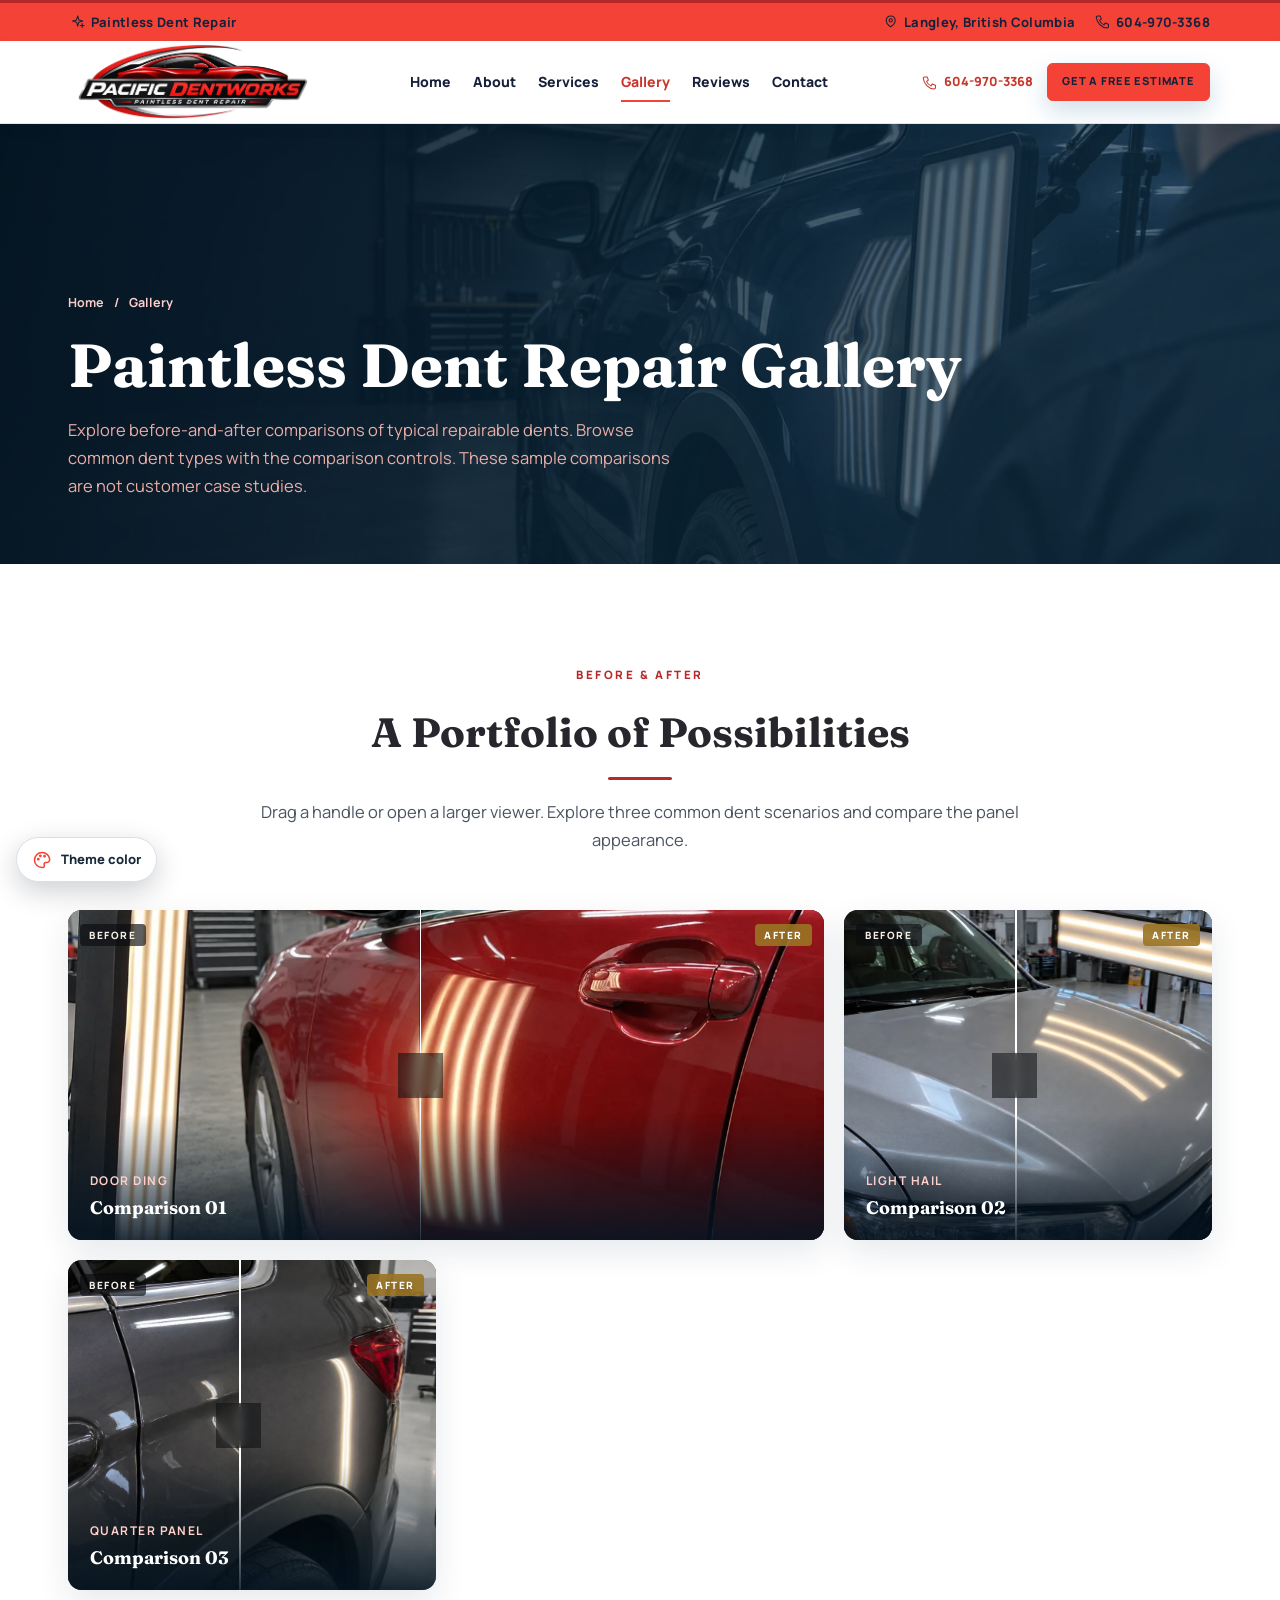
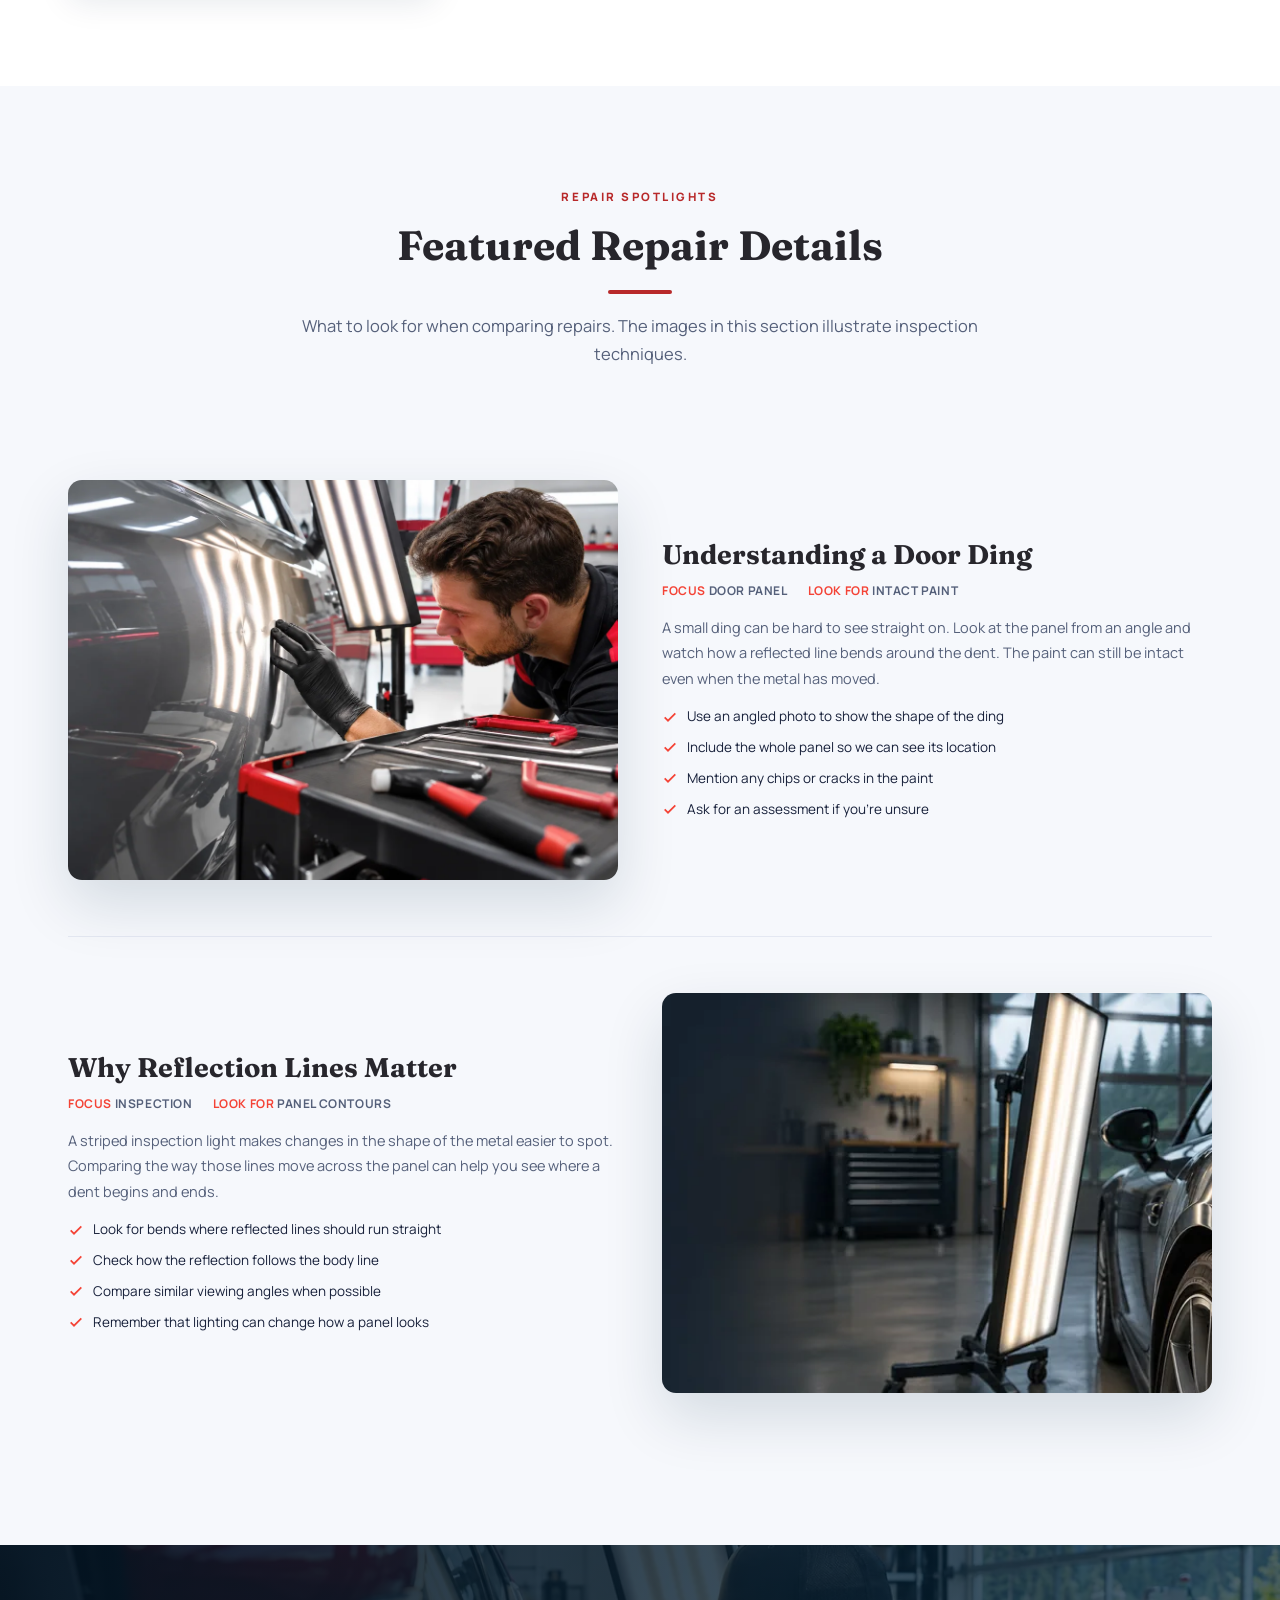
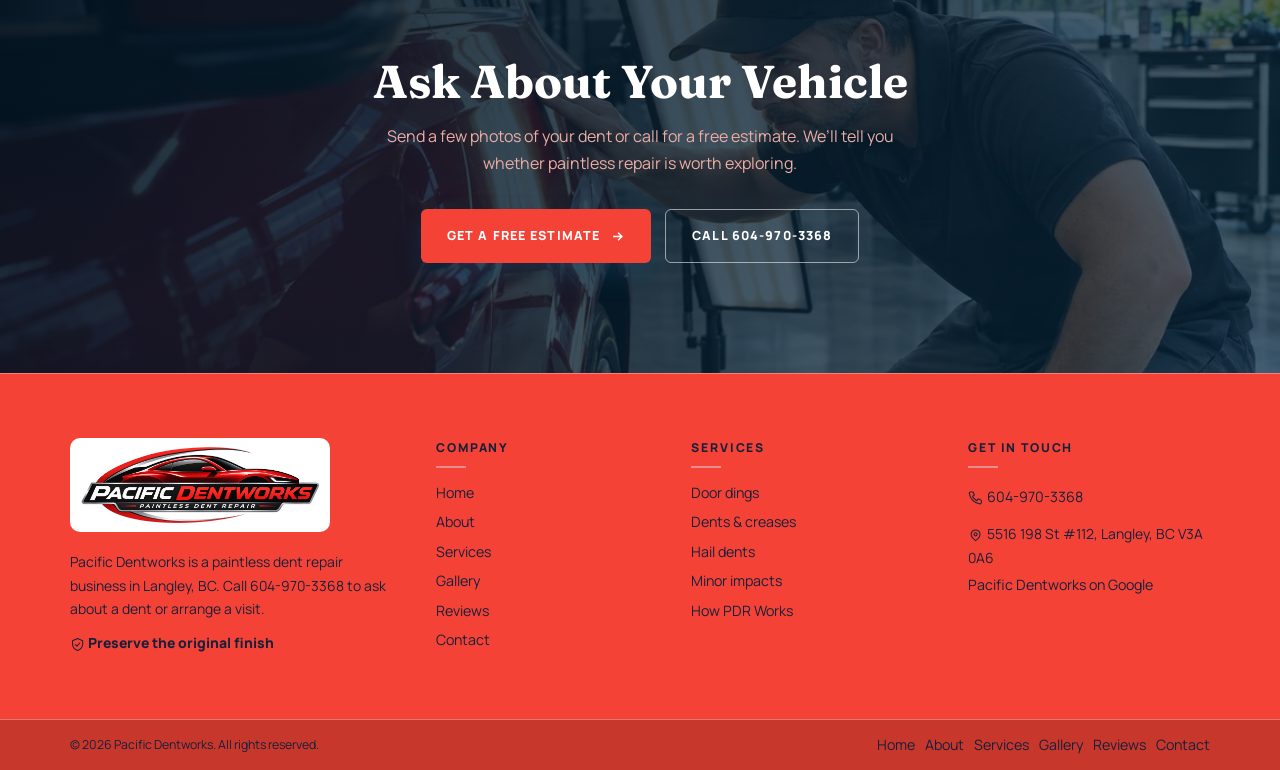
==== commit 3e9d0dc9: "Fix gallery portfolio width by closing heading container before grid" ====
--- a/gallery.html
+++ b/gallery.html
@@ -630,6 +630,7 @@
 <h2 class="sec-title" id="portfolio-title">A Portfolio of Possibilities</h2>
 <div aria-hidden="true" class="sec-rule"></div>
 <p class="sec-sub">Drag a handle or open a larger viewer. Explore three common dent scenarios and compare the panel appearance.</p>
+</div>
 <div class="gal-grid" id="galGrid"><figure class="gal-item gcard reveal wide" id="repair-01">
 <div class="ba" data-repair-slider="" style="--pos:50%">
 <img alt="BEFORE: Door panel dent" decoding="async" draggable="false" height="777" loading="lazy" src="assets/images/red_sedan_door_dent_inspection.webp" width="564"/>
